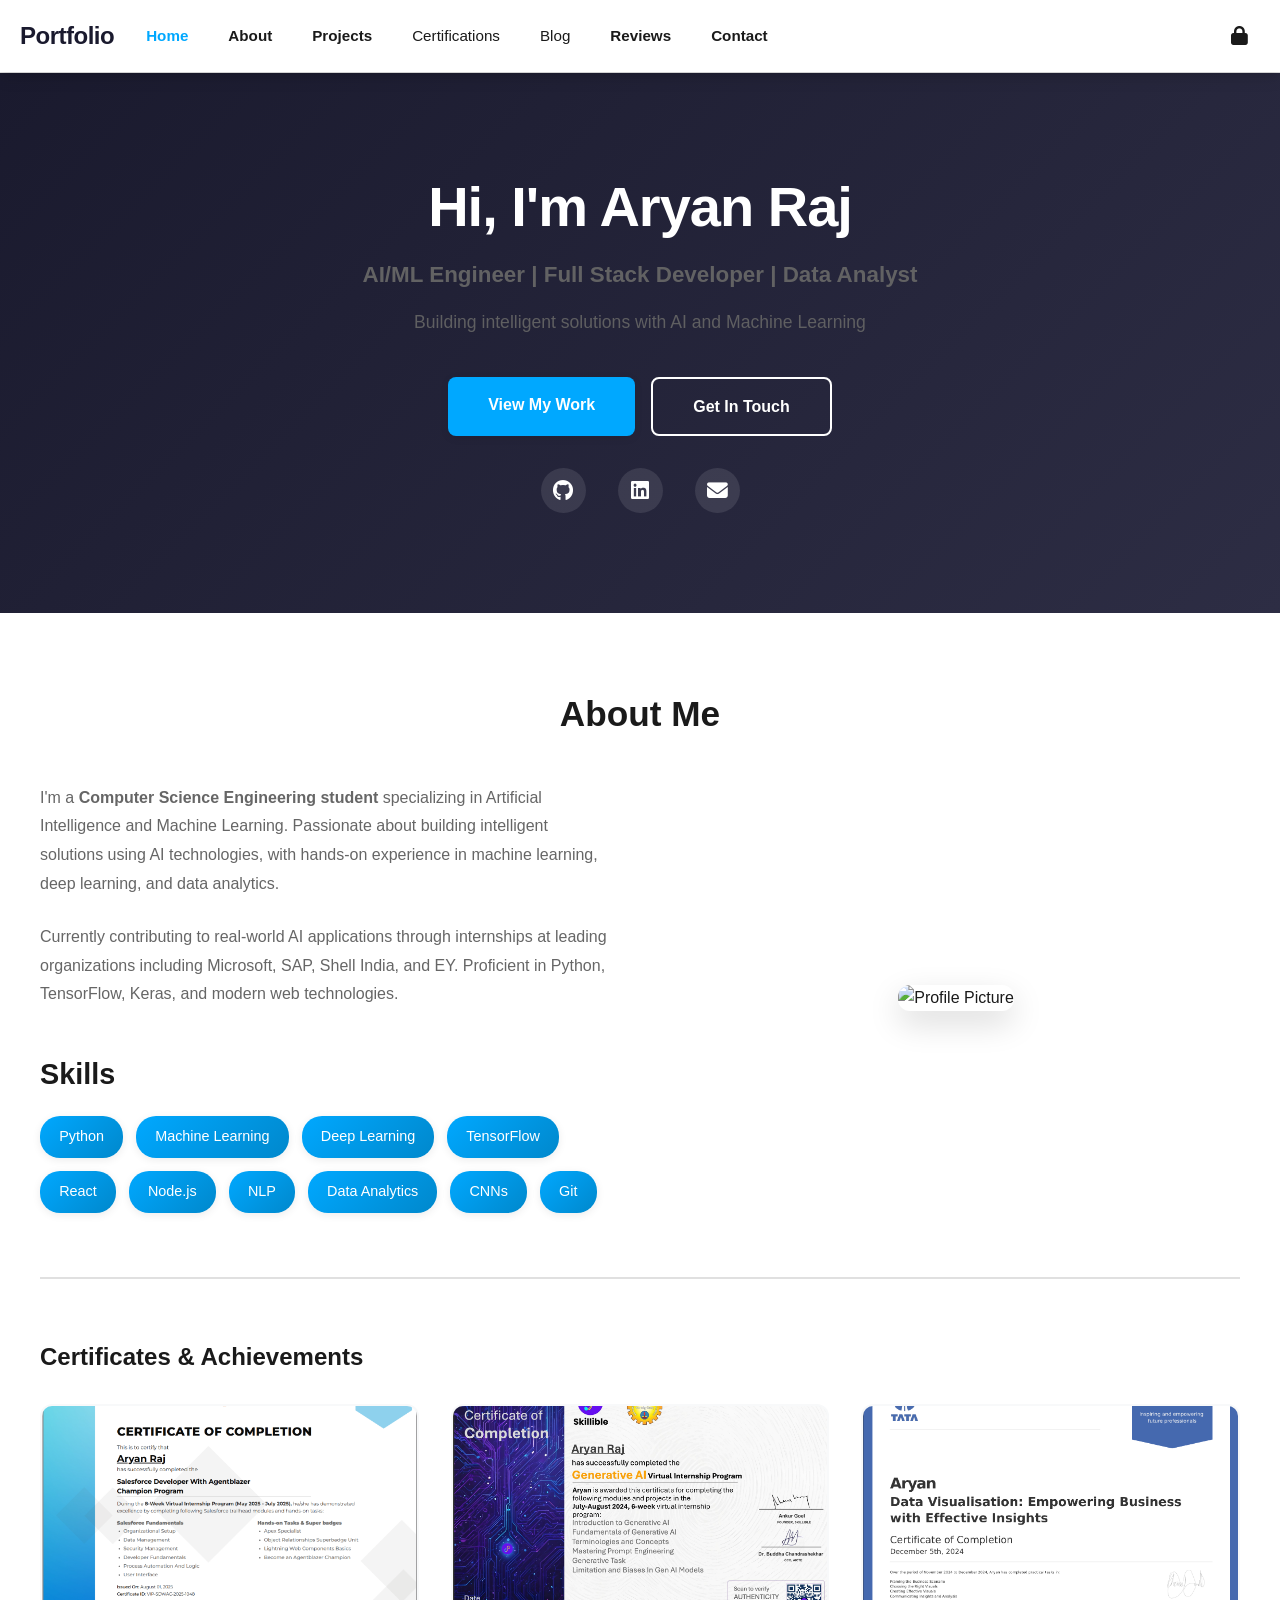
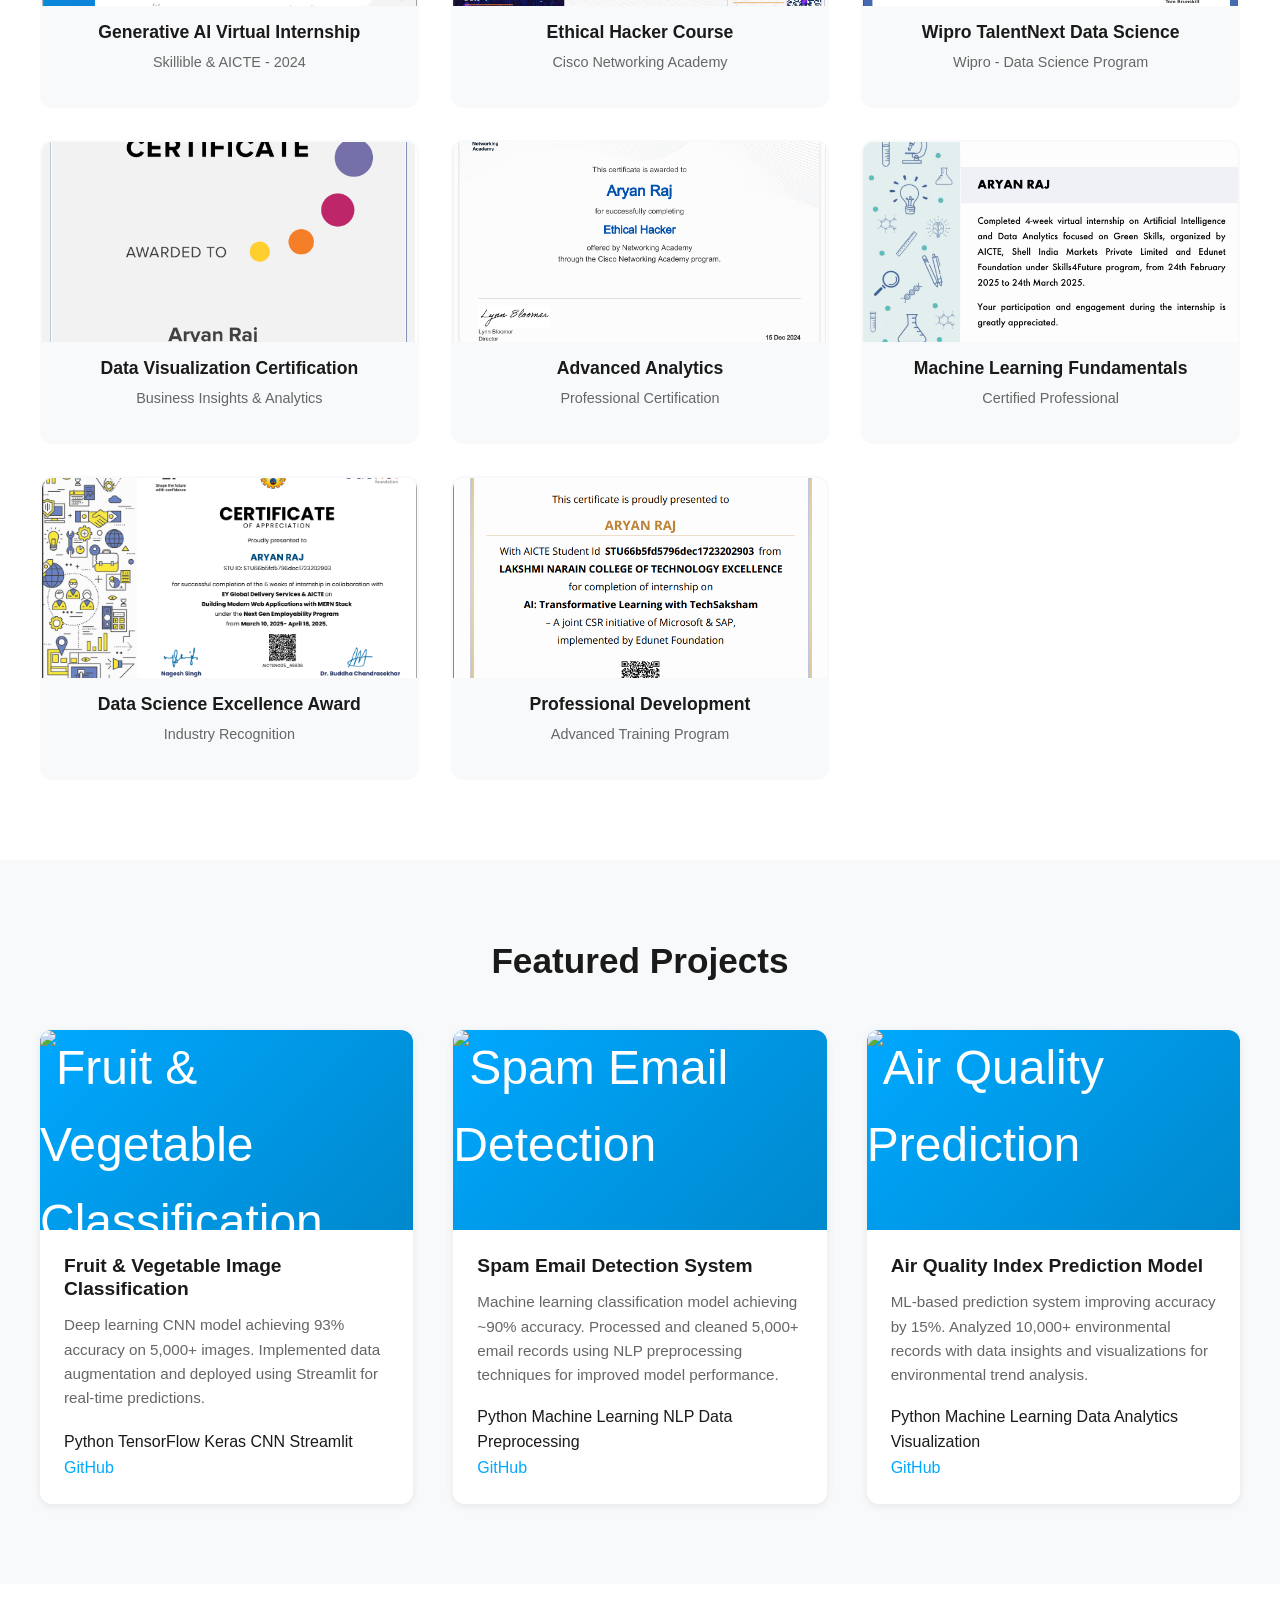
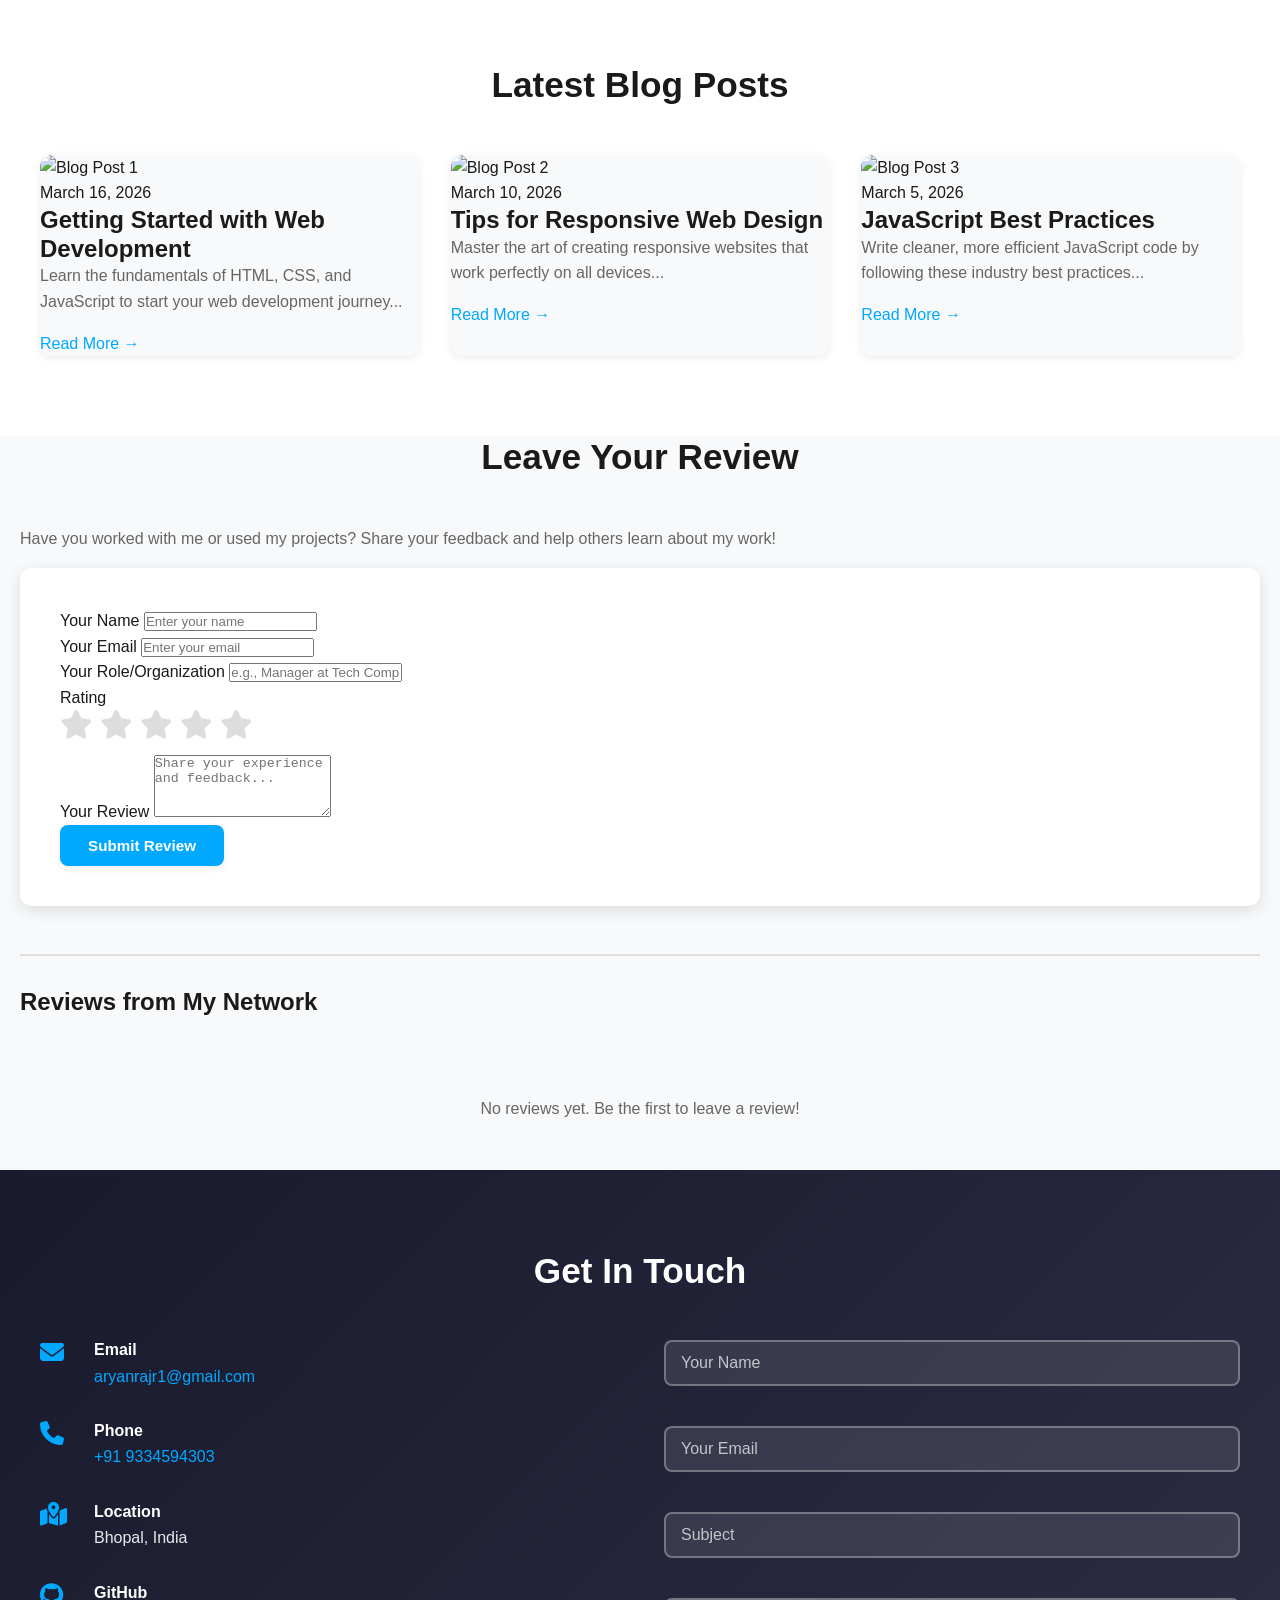
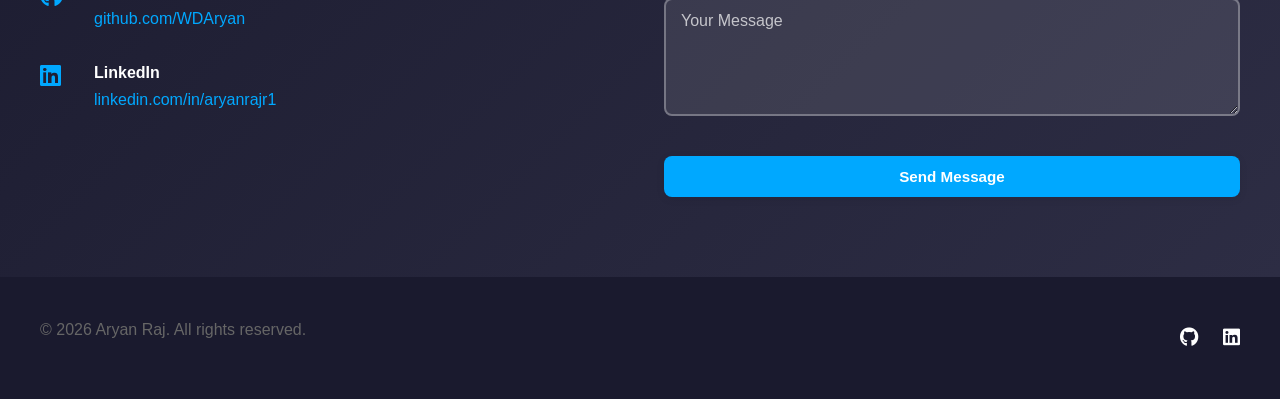
==== admin.html @ 23b9a578 "Initial portfolio commit" ====
<!DOCTYPE html>
<html lang="en">
<head>
    <meta charset="UTF-8">
    <meta name="viewport" content="width=device-width, initial-scale=1.0">
    <title>Admin Dashboard - Portfolio</title>
    <link rel="stylesheet" href="styles.css">
    <link rel="stylesheet" href="https://cdnjs.cloudflare.com/ajax/libs/font-awesome/6.4.0/css/all.min.css">
    <style>
        body {
            background-color: #f0f2f5;
        }

        .admin-container {
            max-width: 1200px;
            margin: 0 auto;
            padding: 40px 20px 20px;
        }

        .admin-header {
            display: none;
        }

        .admin-logout-btn {
            background-color: rgba(255, 255, 255, 0.2);
            color: white;
            border: 2px solid white;
            padding: 10px 20px;
            border-radius: 5px;
            cursor: pointer;
            font-weight: 600;
            transition: all 0.3s ease;
        }

        .admin-logout-btn:hover {
            background-color: white;
            color: #00a8ff;
        }

        .back-button {
            background-color: rgba(255, 255, 255, 0.2);
            color: white;
            padding: 10px 20px;
            border-radius: 5px;
            text-decoration: none;
            font-weight: 600;
            transition: all 0.3s ease;
            display: inline-flex;
            align-items: center;
            gap: 0.5rem;
            border: 2px solid white;
        }

        .back-button:hover {
            background-color: white;
            color: #00a8ff;
        }

        .back-button i {
            font-size: 1rem;
        }

        .admin-tabs {
            display: flex;
            gap: 1rem;
            margin-bottom: 2rem;
            border-bottom: 2px solid #ddd;
            overflow-x: auto;
        }

        .admin-tab {
            background: none;
            border: none;
            padding: 12px 20px;
            font-size: 1rem;
            cursor: pointer;
            color: #666;
            border-bottom: 3px solid transparent;
            transition: all 0.3s ease;
            font-weight: 600;
        }

        .admin-tab.active {
            color: var(--primary-color);
            border-bottom-color: var(--primary-color);
        }

        .admin-tab:hover {
            color: var(--primary-color);
        }

        .admin-content {
            background: white;
            padding: 2rem;
            border-radius: 10px;
            box-shadow: 0 2px 10px rgba(0, 0, 0, 0.1);
        }

        .tab-content {
            display: none;
        }

        .tab-content.active {
            display: block;
        }

        .form-section {
            margin-bottom: 2rem;
            padding-bottom: 2rem;
            border-bottom: 2px solid #eee;
        }

        .form-section:last-child {
            border-bottom: none;
        }

        .form-section h3 {
            margin-bottom: 1rem;
        }

        .form-group {
            margin-bottom: 1rem;
        }

        .form-group label {
            display: block;
            margin-bottom: 0.5rem;
            font-weight: 600;
        }

        .form-group input,
        .form-group textarea,
        .form-group select {
            width: 100%;
            padding: 10px;
            border: 1px solid #ddd;
            border-radius: 5px;
            font-size: 1rem;
            font-family: inherit;
        }

        .form-group textarea {
            resize: vertical;
            min-height: 100px;
        }

        .form-row {
            display: grid;
            grid-template-columns: 1fr 1fr;
            gap: 1rem;
        }

        .btn-add {
            background-color: var(--primary-color);
            color: white;
            padding: 12px 24px;
            border: none;
            border-radius: 5px;
            cursor: pointer;
            font-weight: 600;
            font-size: 1rem;
        }

        .btn-add:hover {
            background-color: #0088cc;
        }

        .items-list {
            display: grid;
            gap: 1rem;
            margin-top: 1.5rem;
        }

        .item-card {
            background: #f9f9f9;
            padding: 1.5rem;
            border-radius: 8px;
            border-left: 4px solid var(--primary-color);
            display: flex;
            justify-content: space-between;
            align-items: start;
        }

        .item-content h4 {
            margin: 0 0 0.5rem 0;
        }

        .item-content p {
            margin: 0.25rem 0;
            color: #666;
            font-size: 0.9rem;
        }

        .item-actions {
            display: flex;
            gap: 0.5rem;
        }

        .btn-edit,
        .btn-delete {
            padding: 8px 12px;
            border: none;
            border-radius: 5px;
            cursor: pointer;
            font-weight: 600;
            font-size: 0.9rem;
            transition: all 0.3s ease;
        }

        .btn-edit {
            background-color: #4CAF50;
            color: white;
        }

        .btn-edit:hover {
            background-color: #45a049;
        }

        .btn-delete {
            background-color: #ff4757;
            color: white;
        }

        .btn-delete:hover {
            background-color: #ee5a6f;
        }

        .empty-state {
            text-align: center;
            padding: 2rem;
            color: #999;
        }

        .empty-state i {
            font-size: 3rem;
            margin-bottom: 1rem;
            opacity: 0.5;
        }

        @media (max-width: 768px) {
            .admin-header {
                flex-direction: column;
                gap: 1rem;
                text-align: center;
            }

            .form-row {
                grid-template-columns: 1fr;
            }

            .item-card {
                flex-direction: column;
                gap: 1rem;
            }
        }
    </style>
</head>
<body>
    <!-- Header Section -->
    <header class="site-header">
        <nav class="navbar">
            <div class="container">
                <div class="nav-brand">Admin Dashboard</div>
                <div class="nav-actions">
                    <a href="index.html" class="back-button admin-back-btn"><i class="fas fa-home"></i> Home</a>
                    <button id="adminLogoutBtn" class="admin-toggle" onclick="adminLogout()" title="Logout"><i class="fas fa-sign-out-alt"></i></button>
                </div>
            </div>
        </nav>
    </header>

    <div class="admin-container">
        <div class="admin-tabs">
            <button class="admin-tab active" onclick="switchTab('hero')">Hero</button>
            <button class="admin-tab" onclick="switchTab('about')">About</button>
            <button class="admin-tab" onclick="switchTab('skills')">Skills</button>
            <button class="admin-tab" onclick="switchTab('projects')">Projects</button>
            <button class="admin-tab" onclick="switchTab('blog')">Blog</button>
            <button class="admin-tab" onclick="switchTab('certifications')">Certificates</button>
        </div>

        <div class="admin-content">
            <!-- Hero Tab -->
            <div id="hero" class="tab-content active">
                <div class="form-section">
                    <h3>Edit Hero Section</h3>
                    <div class="form-group">
                        <label>Main Title</label>
                        <input type="text" id="heroTitle" placeholder="Hi, I'm Aryan Raj">
                    </div>
                    <div class="form-group">
                        <label>Subtitle</label>
                        <input type="text" id="heroSubtitle" placeholder="AI/ML Engineer | Full Stack Developer">
                    </div>
                    <div class="form-group">
                        <label>Description</label>
                        <textarea id="heroDesc" placeholder="Building intelligent solutions with AI and Machine Learning"></textarea>
                    </div>
                    <button class="btn-add" onclick="updateHero()">Update Hero</button>
                </div>
            </div>

            <!-- About Tab -->
            <div id="about" class="tab-content">
                <div class="form-section">
                    <h3>Edit About Section</h3>
                    <div class="form-group">
                        <label>Professional Summary</label>
                        <textarea id="aboutText" placeholder="Your professional summary"></textarea>
                    </div>
                    <div class="form-group">
                        <label>Profile Image</label>
                        <input type="file" id="aboutImage" accept="image/*">
                        <img id="aboutImagePreview" class="image-preview" style="display:none; max-width:200px; max-height:150px; margin-top:10px; border-radius:5px;">
                    </div>
                    <button class="btn-add" onclick="updateAbout()">Update About</button>
                </div>
            </div>

            <!-- Skills Tab -->
            <div id="skills" class="tab-content">
                <div class="form-section">
                    <h3>Manage Skills</h3>
                    <div class="form-group">
                        <label>Add New Skill</label>
                        <div style="display: flex; gap: 1rem;">
                            <input type="text" id="newSkill" placeholder="Enter skill name (e.g., Python, React)">
                            <button class="btn-add" onclick="addSkill()">Add Skill</button>
                        </div>
                    </div>
                </div>

                <div id="skillsList" class="items-list"></div>
            </div>

            <!-- Projects Tab -->
            <div id="projects" class="tab-content">
                <div class="form-section" id="projectFormSection">
                    <h3 id="projectFormTitle">Add New Project</h3>
                    <div class="form-group">
                        <label>Project Name</label>
                        <input type="text" id="projectName" placeholder="Project name">
                    </div>
                    <div class="form-group">
                        <label>Project Description</label>
                        <textarea id="projectDesc" placeholder="Project description"></textarea>
                    </div>
                    <div class="form-row">
                        <div class="form-group">
                            <label>Technologies (comma-separated)</label>
                            <input type="text" id="projectTech" placeholder="Python, TensorFlow, Keras">
                        </div>
                        <div class="form-group">
                            <label>GitHub Link</label>
                            <input type="url" id="projectGithub" placeholder="https://github.com/...">
                        </div>
                    </div>
                    <div class="form-group">
                        <label>Project Image</label>
                        <input type="file" id="projectImage" accept="image/*">
                        <img id="projectImagePreview" class="image-preview" style="display:none; max-width:200px; max-height:150px; margin-top:10px; border-radius:5px;">
                    </div>
                    <div>
                        <button class="btn-add" id="projectFormBtn" onclick="addProject()">Add Project</button>
                        <button class="btn-cancel" id="projectFormCancelBtn" onclick="cancelProjectEdit()" style="display:none; background-color:#999; color:white; padding:12px 24px; border:none; border-radius:5px; cursor:pointer; font-weight:600; margin-left:10px;">Cancel</button>
                    </div>
                </div>

                <div id="projectsList" class="items-list"></div>
            </div>

            <!-- Blog Tab -->
            <div id="blog" class="tab-content">
                <div class="form-section" id="blogFormSection">
                    <h3 id="blogFormTitle">Add New Blog Post</h3>
                    <div class="form-group">
                        <label>Blog Title</label>
                        <input type="text" id="blogTitle" placeholder="Blog post title">
                    </div>
                    <div class="form-group">
                        <label>Blog Summary</label>
                        <textarea id="blogSummary" placeholder="Short summary of the blog post"></textarea>
                    </div>
                    <div class="form-group">
                        <label>Blog Content</label>
                        <textarea id="blogContent" placeholder="Full blog post content" style="min-height:200px;"></textarea>
                    </div>
                    <div class="form-group">
                        <label>Featured Image</label>
                        <input type="file" id="blogImage" accept="image/*">
                        <img id="blogImagePreview" class="image-preview" style="display:none; max-width:200px; max-height:150px; margin-top:10px; border-radius:5px;">
                    </div>
                    <div>
                        <button class="btn-add" id="blogFormBtn" onclick="addBlog()">Add Blog</button>
                        <button class="btn-cancel" id="blogFormCancelBtn" onclick="cancelBlogEdit()" style="display:none; background-color:#999; color:white; padding:12px 24px; border:none; border-radius:5px; cursor:pointer; font-weight:600; margin-left:10px;">Cancel</button>
                    </div>
                </div>

                <div id="blogList" class="items-list"></div>
            </div>

            <!-- Certifications Tab -->
            <div id="certifications" class="tab-content">
                <div class="form-section" id="certFormSection">
                    <h3 id="certFormTitle">Add New Certification</h3>
                    <div class="form-group">
                        <label>Certification Name</label>
                        <input type="text" id="certName" placeholder="Certification name">
                    </div>
                    <div class="form-row">
                        <div class="form-group">
                            <label>Issuer</label>
                            <input type="text" id="certIssuer" placeholder="Organization name">
                        </div>
                        <div class="form-group">
                            <label>Year</label>
                            <input type="text" id="certYear" placeholder="2024">
                        </div>
                    </div>
                    <div class="form-group">
                        <label>Description</label>
                        <textarea id="certDesc" placeholder="Certification description"></textarea>
                    </div>
                    <div class="form-group">
                        <label>Certificate Image</label>
                        <input type="file" id="certImage" accept="image/*">
                        <img id="certImagePreview" class="image-preview" style="display:none; max-width:200px; max-height:150px; margin-top:10px; border-radius:5px;">
                    </div>
                    <div>
                        <button class="btn-add" id="certFormBtn" onclick="addCertification()">Add Certificate</button>
                        <button class="btn-cancel" id="certFormCancelBtn" onclick="cancelCertEdit()" style="display:none; background-color:#999; color:white; padding:12px 24px; border:none; border-radius:5px; cursor:pointer; font-weight:600; margin-left:10px;">Cancel</button>
                    </div>
                </div>

                <div id="certificationsList" class="items-list"></div>
            </div>
        </div>
    </div>

    <script>
        // Check if admin is logged in
        if (localStorage.getItem('isAdmin') !== 'true') {
            alert('Unauthorized! Please login as admin first.');
            window.location.href = 'index.html';
        }

        // Global edit states
        let editingProjectId = null;
        let editingBlogId = null;
        let editingCertId = null;

        // Logout
        function adminLogout() {
            if (confirm('Are you sure you want to logout?')) {
                localStorage.removeItem('isAdmin');
                alert('Logged out successfully');
                window.location.href = 'index.html';
            }
        }

        // Tab switching
        function switchTab(tabName) {
            document.querySelectorAll('.tab-content').forEach(tab => tab.classList.remove('active'));
            document.querySelectorAll('.admin-tab').forEach(tab => tab.classList.remove('active'));
            
            document.getElementById(tabName).classList.add('active');
            event.target.classList.add('active');

            if (tabName === 'hero') loadHero();
            if (tabName === 'about') loadAbout();
            if (tabName === 'skills') loadSkills();
            if (tabName === 'projects') loadProjects();
            if (tabName === 'blog') loadBlogs();
            if (tabName === 'certifications') loadCertifications();
        }

        // Image file to base64 converter
        function fileToBase64(file, callback) {
            const reader = new FileReader();
            reader.onload = (e) => callback(e.target.result);
            reader.readAsDataURL(file);
        }

        // ===== HERO MANAGEMENT =====
        function updateHero() {
            const title = document.getElementById('heroTitle').value.trim();
            const subtitle = document.getElementById('heroSubtitle').value.trim();
            const desc = document.getElementById('heroDesc').value.trim();

            if (!title || !subtitle || !desc) {
                alert('Please fill all fields');
                return;
            }

            localStorage.setItem('portfolioHero', JSON.stringify({ title, subtitle, desc }));
            alert('Hero section updated!');
            loadHero();
        }

        function loadHero() {
            const heroData = JSON.parse(localStorage.getItem('portfolioHero')) || {
                title: "Hi, I'm Aryan Raj",
                subtitle: 'AI/ML Engineer | Full Stack Developer | Data Analyst',
                desc: 'Building intelligent solutions with AI and Machine Learning'
            };

            document.getElementById('heroTitle').value = heroData.title;
            document.getElementById('heroSubtitle').value = heroData.subtitle;
            document.getElementById('heroDesc').value = heroData.desc;
        }

        // ===== ABOUT MANAGEMENT =====
        function updateAbout() {
            const about = document.getElementById('aboutText').value.trim();
            const imageFile = document.getElementById('aboutImage').files[0];

            if (!about) {
                alert('Please fill the summary field');
                return;
            }

            const aboutData = { about, image: localStorage.getItem('portfolioAboutImage') || null };

            if (imageFile) {
                fileToBase64(imageFile, (base64) => {
                    aboutData.image = base64;
                    localStorage.setItem('portfolioAbout', JSON.stringify(aboutData));
                    localStorage.setItem('portfolioAboutImage', base64);
                    alert('About section updated with image!');
                    loadAbout();
                });
            } else {
                localStorage.setItem('portfolioAbout', JSON.stringify(aboutData));
                alert('About section updated!');
                loadAbout();
            }
        }

        function loadAbout() {
            const aboutData = JSON.parse(localStorage.getItem('portfolioAbout')) || {
                about: 'I\'m a Computer Science Engineering student specializing in Artificial Intelligence and Machine Learning.'
            };

            document.getElementById('aboutText').value = aboutData.about;
            if (aboutData.image) {
                document.getElementById('aboutImagePreview').src = aboutData.image;
                document.getElementById('aboutImagePreview').style.display = 'block';
            } else {
                document.getElementById('aboutImagePreview').style.display = 'none';
            }
        }

        // ===== SKILLS MANAGEMENT =====
        function addSkill() {
            const skill = document.getElementById('newSkill').value.trim();
            if (!skill) {
                alert('Please enter a skill name');
                return;
            }

            let skills = JSON.parse(localStorage.getItem('portfolioSkills')) || [];
            if (skills.includes(skill)) {
                alert('This skill already exists');
                return;
            }
            skills.push(skill);
            localStorage.setItem('portfolioSkills', JSON.stringify(skills));
            
            document.getElementById('newSkill').value = '';
            loadSkills();
            alert('Skill added successfully!');
        }

        function deleteSkill(index) {
            if (confirm('Delete this skill?')) {
                let skills = JSON.parse(localStorage.getItem('portfolioSkills')) || [];
                skills.splice(index, 1);
                localStorage.setItem('portfolioSkills', JSON.stringify(skills));
                loadSkills();
            }
        }

        function loadSkills() {
            const skills = JSON.parse(localStorage.getItem('portfolioSkills')) || [
                'Python', 'Machine Learning', 'Deep Learning', 'TensorFlow', 'React', 'Node.js', 'NLP', 'Data Analytics', 'CNNs', 'Git'
            ];
            
            const skillsList = document.getElementById('skillsList');
            if (skills.length === 0) {
                skillsList.innerHTML = '<div class="empty-state"><i class="fas fa-inbox"></i><p>No skills added yet</p></div>';
                return;
            }

            skillsList.innerHTML = skills.map((skill, i) => `
                <div class="item-card">
                    <div class="item-content">
                        <h4>${skill}</h4>
                    </div>
                    <div class="item-actions">
                        <button class="btn-delete" onclick="deleteSkill(${i})">Delete</button>
                    </div>
                </div>
            `).join('');
        }

        // ===== PROJECTS MANAGEMENT =====
        function addProject() {
            const name = document.getElementById('projectName').value.trim();
            const desc = document.getElementById('projectDesc').value.trim();
            const tech = document.getElementById('projectTech').value.trim();
            const github = document.getElementById('projectGithub').value.trim();
            const imageFile = document.getElementById('projectImage').files[0];

            if (!name || !desc || !tech) {
                alert('Please fill all required fields');
                return;
            }

            const project = { 
                id: editingProjectId || Date.now(), 
                name, desc, 
                tech: tech.split(',').map(t => t.trim()), 
                github,
                image: editingProjectId ? document.getElementById('projectImagePreview').src : null
            };

            if (imageFile) {
                fileToBase64(imageFile, (base64) => {
                    project.image = base64;
                    saveProject(project);
                });
            } else {
                saveProject(project);
            }
        }

        function saveProject(project) {
            let projects = JSON.parse(localStorage.getItem('portfolioProjects')) || [];
            
            if (editingProjectId) {
                projects = projects.map(p => p.id === editingProjectId ? project : p);
                alert('Project updated!');
            } else {
                projects.push(project);
                alert('Project added!');
            }

            localStorage.setItem('portfolioProjects', JSON.stringify(projects));
            clearProjectForm();
            loadProjects();
        }

        function editProject(id) {
            let projects = JSON.parse(localStorage.getItem('portfolioProjects')) || [];
            const project = projects.find(p => p.id === id);
            
            if (project) {
                editingProjectId = id;
                document.getElementById('projectName').value = project.name;
                document.getElementById('projectDesc').value = project.desc;
                document.getElementById('projectTech').value = project.tech.join(', ');
                document.getElementById('projectGithub').value = project.github || '';
                
                if (project.image) {
                    document.getElementById('projectImagePreview').src = project.image;
                    document.getElementById('projectImagePreview').style.display = 'block';
                }
                
                document.getElementById('projectFormTitle').textContent = 'Edit Project';
                document.getElementById('projectFormBtn').textContent = 'Update Project';
                document.getElementById('projectFormCancelBtn').style.display = 'inline-block';
                window.scrollTo({ top: 0, behavior: 'smooth' });
            }
        }

        function cancelProjectEdit() {
            clearProjectForm();
        }

        function clearProjectForm() {
            editingProjectId = null;
            document.getElementById('projectName').value = '';
            document.getElementById('projectDesc').value = '';
            document.getElementById('projectTech').value = '';
            document.getElementById('projectGithub').value = '';
            document.getElementById('projectImage').value = '';
            document.getElementById('projectImagePreview').style.display = 'none';
            document.getElementById('projectFormTitle').textContent = 'Add New Project';
            document.getElementById('projectFormBtn').textContent = 'Add Project';
            document.getElementById('projectFormCancelBtn').style.display = 'none';
        }

        function deleteProject(id) {
            if (confirm('Delete this project?')) {
                let projects = JSON.parse(localStorage.getItem('portfolioProjects')) || [];
                projects = projects.filter(p => p.id !== id);
                localStorage.setItem('portfolioProjects', JSON.stringify(projects));
                loadProjects();
            }
        }

        function loadProjects() {
            const projects = JSON.parse(localStorage.getItem('portfolioProjects')) || [];
            const projectsList = document.getElementById('projectsList');
            
            if (projects.length === 0) {
                projectsList.innerHTML = '<div class="empty-state"><i class="fas fa-inbox"></i><p>No projects added yet</p></div>';
                return;
            }

            projectsList.innerHTML = projects.map(p => `
                <div class="item-card">
                    ${p.image ? `<img src="${p.image}" alt="${p.name}" style="max-width:100px; max-height:100px; border-radius:5px; object-fit:cover;">` : ''}
                    <div class="item-content">
                        <h4>${p.name}</h4>
                        <p>${p.desc}</p>
                        <p><strong>Tech:</strong> ${p.tech.join(', ')}</p>
                        ${p.github ? `<p><a href="${p.github}" target="_blank">GitHub Link</a></p>` : ''}
                    </div>
                    <div class="item-actions">
                        <button class="btn-edit" onclick="editProject(${p.id})">Edit</button>
                        <button class="btn-delete" onclick="deleteProject(${p.id})">Delete</button>
                    </div>
                </div>
            `).join('');
        }

        // ===== BLOG MANAGEMENT =====
        function addBlog() {
            const title = document.getElementById('blogTitle').value.trim();
            const summary = document.getElementById('blogSummary').value.trim();
            const content = document.getElementById('blogContent').value.trim();
            const imageFile = document.getElementById('blogImage').files[0];

            if (!title || !summary || !content) {
                alert('Please fill all required fields');
                return;
            }

            const blog = {
                id: editingBlogId || Date.now(),
                title, summary, content,
                image: editingBlogId ? document.getElementById('blogImagePreview').src : null,
                date: new Date().toISOString().split('T')[0]
            };

            if (imageFile) {
                fileToBase64(imageFile, (base64) => {
                    blog.image = base64;
                    saveBlog(blog);
                });
            } else {
                saveBlog(blog);
            }
        }

        function saveBlog(blog) {
            let blogs = JSON.parse(localStorage.getItem('portfolioBlogs')) || [];
            
            if (editingBlogId) {
                blogs = blogs.map(b => b.id === editingBlogId ? blog : b);
                alert('Blog updated!');
            } else {
                blogs.push(blog);
                alert('Blog added!');
            }

            localStorage.setItem('portfolioBlogs', JSON.stringify(blogs));
            clearBlogForm();
            loadBlogs();
        }

        function editBlog(id) {
            let blogs = JSON.parse(localStorage.getItem('portfolioBlogs')) || [];
            const blog = blogs.find(b => b.id === id);
            
            if (blog) {
                editingBlogId = id;
                document.getElementById('blogTitle').value = blog.title;
                document.getElementById('blogSummary').value = blog.summary;
                document.getElementById('blogContent').value = blog.content;
                
                if (blog.image) {
                    document.getElementById('blogImagePreview').src = blog.image;
                    document.getElementById('blogImagePreview').style.display = 'block';
                }
                
                document.getElementById('blogFormTitle').textContent = 'Edit Blog Post';
                document.getElementById('blogFormBtn').textContent = 'Update Blog';
                document.getElementById('blogFormCancelBtn').style.display = 'inline-block';
                window.scrollTo({ top: 0, behavior: 'smooth' });
            }
        }

        function cancelBlogEdit() {
            clearBlogForm();
        }

        function clearBlogForm() {
            editingBlogId = null;
            document.getElementById('blogTitle').value = '';
            document.getElementById('blogSummary').value = '';
            document.getElementById('blogContent').value = '';
            document.getElementById('blogImage').value = '';
            document.getElementById('blogImagePreview').style.display = 'none';
            document.getElementById('blogFormTitle').textContent = 'Add New Blog Post';
            document.getElementById('blogFormBtn').textContent = 'Add Blog';
            document.getElementById('blogFormCancelBtn').style.display = 'none';
        }

        function deleteBlog(id) {
            if (confirm('Delete this blog post?')) {
                let blogs = JSON.parse(localStorage.getItem('portfolioBlogs')) || [];
                blogs = blogs.filter(b => b.id !== id);
                localStorage.setItem('portfolioBlogs', JSON.stringify(blogs));
                loadBlogs();
            }
        }

        function loadBlogs() {
            const blogs = JSON.parse(localStorage.getItem('portfolioBlogs')) || [];
            const blogList = document.getElementById('blogList');
            
            if (blogs.length === 0) {
                blogList.innerHTML = '<div class="empty-state"><i class="fas fa-inbox"></i><p>No blog posts yet</p></div>';
                return;
            }

            blogList.innerHTML = blogs.map(b => `
                <div class="item-card">
                    ${b.image ? `<img src="${b.image}" alt="${b.title}" style="max-width:100px; max-height:100px; border-radius:5px; object-fit:cover;">` : ''}
                    <div class="item-content">
                        <h4>${b.title}</h4>
                        <p>${b.summary}</p>
                        <p><small>Date: ${b.date}</small></p>
                    </div>
                    <div class="item-actions">
                        <button class="btn-edit" onclick="editBlog(${b.id})">Edit</button>
                        <button class="btn-delete" onclick="deleteBlog(${b.id})">Delete</button>
                    </div>
                </div>
            `).join('');
        }

        // ===== CERTIFICATIONS MANAGEMENT =====
        function addCertification() {
            const name = document.getElementById('certName').value.trim();
            const issuer = document.getElementById('certIssuer').value.trim();
            const year = document.getElementById('certYear').value.trim();
            const desc = document.getElementById('certDesc').value.trim();
            const imageFile = document.getElementById('certImage').files[0];

            if (!name || !issuer || !year) {
                alert('Please fill all required fields');
                return;
            }

            const cert = {
                id: editingCertId || Date.now(),
                name, issuer, year, desc,
                image: editingCertId ? document.getElementById('certImagePreview').src : null
            };

            if (imageFile) {
                fileToBase64(imageFile, (base64) => {
                    cert.image = base64;
                    saveCert(cert);
                });
            } else {
                saveCert(cert);
            }
        }

        function saveCert(cert) {
            let certs = JSON.parse(localStorage.getItem('portfolioCertifications')) || [];
            
            if (editingCertId) {
                certs = certs.map(c => c.id === editingCertId ? cert : c);
                alert('Certificate updated!');
            } else {
                certs.push(cert);
                alert('Certificate added!');
            }

            localStorage.setItem('portfolioCertifications', JSON.stringify(certs));
            clearCertForm();
            loadCertifications();
        }

        function editCert(id) {
            let certs = JSON.parse(localStorage.getItem('portfolioCertifications')) || [];
            const cert = certs.find(c => c.id === id);
            
            if (cert) {
                editingCertId = id;
                document.getElementById('certName').value = cert.name;
                document.getElementById('certIssuer').value = cert.issuer;
                document.getElementById('certYear').value = cert.year;
                document.getElementById('certDesc').value = cert.desc || '';
                
                if (cert.image) {
                    document.getElementById('certImagePreview').src = cert.image;
                    document.getElementById('certImagePreview').style.display = 'block';
                }
                
                document.getElementById('certFormTitle').textContent = 'Edit Certificate';
                document.getElementById('certFormBtn').textContent = 'Update Certificate';
                document.getElementById('certFormCancelBtn').style.display = 'inline-block';
                window.scrollTo({ top: 0, behavior: 'smooth' });
            }
        }

        function cancelCertEdit() {
            clearCertForm();
        }

        function clearCertForm() {
            editingCertId = null;
            document.getElementById('certName').value = '';
            document.getElementById('certIssuer').value = '';
            document.getElementById('certYear').value = '';
            document.getElementById('certDesc').value = '';
            document.getElementById('certImage').value = '';
            document.getElementById('certImagePreview').style.display = 'none';
            document.getElementById('certFormTitle').textContent = 'Add New Certificate';
            document.getElementById('certFormBtn').textContent = 'Add Certificate';
            document.getElementById('certFormCancelBtn').style.display = 'none';
        }

        function deleteCert(id) {
            if (confirm('Delete this certificate?')) {
                let certs = JSON.parse(localStorage.getItem('portfolioCertifications')) || [];
                certs = certs.filter(c => c.id !== id);
                localStorage.setItem('portfolioCertifications', JSON.stringify(certs));
                loadCertifications();
            }
        }

        function loadCertifications() {
            const certs = JSON.parse(localStorage.getItem('portfolioCertifications')) || [];
            const certsList = document.getElementById('certificationsList');
            
            if (certs.length === 0) {
                certsList.innerHTML = '<div class="empty-state"><i class="fas fa-inbox"></i><p>No certificates added yet</p></div>';
                return;
            }

            certsList.innerHTML = certs.map(c => `
                <div class="item-card">
                    ${c.image ? `<img src="${c.image}" alt="${c.name}" style="max-width:100px; max-height:100px; border-radius:5px; object-fit:cover;">` : ''}
                    <div class="item-content">
                        <h4>${c.name}</h4>
                        <p><strong>Issuer:</strong> ${c.issuer}</p>
                        <p><strong>Year:</strong> ${c.year}</p>
                        <p>${c.desc || ''}</p>
                    </div>
                    <div class="item-actions">
                        <button class="btn-edit" onclick="editCert(${c.id})">Edit</button>
                        <button class="btn-delete" onclick="deleteCert(${c.id})">Delete</button>
                    </div>
                </div>
            `).join('');
        }

        // Load initial data
        window.addEventListener('load', () => {
            loadHero();
            loadSkills();
        });
    </script>
</body>
</html>
---- styles.css ----
/* Root Variables - Ecommerce Theme */
:root {
    --primary-color: #1a1a2e;
    --secondary-color: #00a8ff;
    --accent-color: #ff6b6b;
    --text-dark: #1a1a1a;
    --text-light: #666;
    --bg-white: #ffffff;
    --bg-light: #f8f9fa;
    --border-color: #e0e0e0;
    --transition: all 0.3s cubic-bezier(0.4, 0, 0.2, 1);
    --shadow-sm: 0 2px 8px rgba(0, 0, 0, 0.08);
    --shadow-md: 0 4px 16px rgba(0, 0, 0, 0.12);
    --shadow-lg: 0 12px 32px rgba(0, 0, 0, 0.15);
}

* {
    margin: 0;
    padding: 0;
    box-sizing: border-box;
}

html {
    scroll-behavior: smooth;
}

body {
    font-family: -apple-system, BlinkMacSystemFont, 'Segoe UI', 'Roboto', 'Oxygen', 'Ubuntu', sans-serif;
    color: var(--text-dark);
    line-height: 1.6;
    background-color: var(--bg-light);
}

.container {
    max-width: 1400px;
    margin: 0 auto;
    padding: 0 20px;
}

h1, h2, h3, h4, h5, h6 {
    font-weight: 700;
    line-height: 1.2;
    color: var(--text-dark);
}

h1 {
    font-size: 3rem;
}

h2 {
    font-size: 2.2rem;
    margin-bottom: 0.5rem;
}

h3 {
    font-size: 1.5rem;
}

p {
    color: var(--text-light);
    margin-bottom: 1rem;
}

a {
    color: var(--secondary-color);
    text-decoration: none;
    transition: var(--transition);
}

a:hover {
    color: var(--accent-color);
}

.btn {
    display: inline-block;
    padding: 12px 28px;
    border-radius: 8px;
    font-weight: 600;
    cursor: pointer;
    border: none;
    transition: var(--transition);
    font-size: 0.95rem;
}

.btn-primary {
    background-color: var(--secondary-color);
    color: var(--bg-white);
    box-shadow: var(--shadow-sm);
}

.btn-primary:hover {
    background-color: #0088cc;
    transform: translateY(-2px);
    box-shadow: var(--shadow-md);
}

.btn-secondary {
    background-color: transparent;
    color: var(--secondary-color);
    border: 2px solid var(--secondary-color);
}

.btn-secondary:hover {
    background-color: var(--secondary-color);
    color: var(--bg-white);
    transform: translateY(-2px);
}

.hero .btn-secondary {
    color: var(--bg-white);
    border-color: var(--bg-white);
}

/* Header */
.site-header {
    background-color: var(--bg-white);
    box-shadow: var(--shadow-md);
    position: sticky;
    top: 0;
    z-index: 100;
    border-bottom: 1px solid var(--border-color);
}

.navbar {
    padding: 0;
}

.navbar .container {
    display: flex;
    justify-content: space-between;
    align-items: center;
    padding: 1rem 20px;
    gap: 2rem;
}

.nav-brand {
    font-size: 1.5rem;
    font-weight: 800;
    color: var(--primary-color);
    letter-spacing: -0.5px;
    white-space: nowrap;
}

.nav-menu {
    display: flex;
    list-style: none;
    gap: 2.5rem;
    flex: 1;
}

.nav-menu li {
    position: relative;
}

.nav-menu a {
    color: var(--text-dark);
    font-weight: 500;
    font-size: 0.95rem;
    padding: 0.5rem 0;
    display: block;
    position: relative;
}

.nav-menu a::after {
    content: '';
    position: absolute;
    bottom: -2px;
    left: 0;
    width: 0;
    height: 2px;
    background-color: var(--secondary-color);
    transition: width 0.3s ease;
}

.nav-menu a:hover {
    color: var(--secondary-color);
}

.nav-menu a:hover::after {
    width: 100%;
}

.nav-actions {
    display: flex;
    gap: 1.5rem;
    align-items: center;
    margin-left: auto;
}

.hamburger {
    display: none;
    flex-direction: column;
    cursor: pointer;
    gap: 4px;
}

.hamburger span {
    width: 25px;
    height: 3px;
    background-color: var(--text-dark);
    border-radius: 3px;
    transition: var(--transition);
}

.hamburger.active span:nth-child(1) {
    transform: rotate(45deg) translate(10px, 10px);
}

.hamburger.active span:nth-child(2) {
    opacity: 0;
}

.hamburger.active span:nth-child(3) {
    transform: rotate(-45deg) translate(7px, -7px);
}

.admin-toggle {
    background: none;
    border: none;
    color: var(--text-dark);
    font-size: 1.2rem;
    cursor: pointer;
    padding: 6px 12px;
    transition: var(--transition);
    display: flex;
    align-items: center;
    justify-content: center;
}

.admin-toggle:hover {
    color: var(--secondary-color);
    transform: scale(1.1);
}

.admin-dashboard-btn {
    background: none;
    border: none;
    color: var(--text-dark);
    font-size: 1.2rem;
    cursor: pointer;
    padding: 6px 12px;
    transition: var(--transition);
    text-decoration: none;
    display: flex;
    align-items: center;
    justify-content: center;
}

.admin-dashboard-btn:hover {
    color: var(--secondary-color);
    transform: scale(1.1);
}

/* Hero Banner */
.hero {
    background: linear-gradient(135deg, var(--primary-color) 0%, #2d2d44 100%);
    color: var(--bg-white);
    padding: 80px 20px;
    text-align: center;
    min-height: 60vh;
    display: flex;
    flex-direction: column;
    justify-content: center;
    align-items: center;
}

.hero-content h1 {
    font-size: 3.5rem;
    margin-bottom: 1rem;
    animation: fadeInUp 0.8s ease;
    font-weight: 800;
    letter-spacing: -1px;
    color: var(--bg-white);
}

.hero-content .subtitle {
    font-size: 1.4rem;
    margin-bottom: 1rem;
    opacity: 0.95;
    font-weight: 600;
}

.hero-content .description {
    font-size: 1.1rem;
    margin-bottom: 2.5rem;
    opacity: 0.9;
    max-width: 600px;
    margin-left: auto;
    margin-right: auto;
}

.hero-buttons {
    display: flex;
    gap: 1rem;
    justify-content: center;
    margin-bottom: 2rem;
    flex-wrap: wrap;
}

.hero-buttons .btn {
    font-size: 1rem;
    padding: 15px 40px;
    border-radius: 8px;
}

.social-links {
    display: flex;
    gap: 2rem;
    justify-content: center;
    font-size: 1.3rem;
}

.social-links a {
    color: var(--bg-white);
    transition: var(--transition);
    display: flex;
    align-items: center;
    justify-content: center;
    width: 45px;
    height: 45px;
    border-radius: 50%;
    background-color: rgba(255, 255, 255, 0.1);
}

.social-links a:hover {
    background-color: var(--secondary-color);
    color: var(--bg-white);
    transform: translateY(-3px);
}

/* About Section */
.about {
    padding: 80px 20px;
    background-color: var(--bg-white);
}

.section-title {
    font-size: 2.2rem;
    color: var(--text-dark);
    margin-bottom: 3rem;
    text-align: center;
    font-weight: 800;
}

.about-content {
    display: grid;
    grid-template-columns: 1fr 1fr;
    gap: 4rem;
    align-items: center;
}

.about-text p {
    color: var(--text-light);
    line-height: 1.8;
    margin-bottom: 1.5rem;
}

.about-image {
    text-align: center;
}

.about-image img {
    max-width: 100%;
    width: 100%;
    object-fit: cover;
    border-radius: 12px;
    box-shadow: var(--shadow-lg);
}

.skills {
    margin-top: 3rem;
}

.skills h3 {
    font-size: 1.8rem;
    margin-bottom: 1.5rem;
    color: var(--text-dark);
    font-weight: 800;
}

.skill-tags {
    display: flex;
    flex-wrap: wrap;
    gap: 0.8rem;
}

.skill-tag {
    background: linear-gradient(135deg, var(--secondary-color), #0088cc);
    color: var(--bg-white);
    padding: 0.6rem 1.2rem;
    border-radius: 20px;
    font-size: 0.9rem;
    font-weight: 500;
    transition: var(--transition);
    box-shadow: var(--shadow-sm);
}

.skill-tag:hover {
    transform: translateY(-2px);
    box-shadow: var(--shadow-md);
}

/* Certificates */
.certificates-section {
    margin-top: 4rem;
    padding-top: 4rem;
    border-top: 2px solid var(--border-color);
}

.certificates-section h3 {
    font-size: 1.5rem;
    margin-bottom: 2rem;
    color: var(--text-dark);
}

.certificates-grid {
    display: grid;
    grid-template-columns: repeat(auto-fit, minmax(280px, 1fr));
    gap: 2rem;
}

.certificate-card {
    background: var(--bg-light);
    padding: 0;
    border-radius: 12px;
    text-align: center;
    transition: var(--transition);
    border: 2px solid transparent;
    cursor: pointer;
    overflow: hidden;
    display: flex;
    flex-direction: column;
}

.certificate-card img {
    width: 100%;
    height: 200px;
    object-fit: cover;
    transition: var(--transition);
}

.certificate-card:hover img {
    transform: scale(1.05);
}

.certificate-card h4,
.certificate-card p {
    padding: 0 1rem;
}

.certificate-card h4 {
    padding-top: 1rem;
    color: var(--text-dark);
    margin-bottom: 0.5rem;
    font-size: 1.1rem;
}

.certificate-card p {
    padding-bottom: 1rem;
    color: var(--text-light);
    font-size: 0.9rem;
}

.certificate-card:hover {
    border-color: var(--secondary-color);
    transform: translateY(-8px);
    box-shadow: var(--shadow-lg);
    background: var(--bg-white);
}

/* Certificate Modal */
.certificate-modal {
    display: none;
    position: fixed;
    z-index: 300;
    left: 0;
    top: 0;
    width: 100%;
    height: 100%;
    background-color: rgba(0, 0, 0, 0.8);
    animation: fadeIn 0.3s ease;
}

.certificate-modal.show {
    display: flex;
    align-items: center;
    justify-content: center;
}

.certificate-modal-content {
    position: relative;
    background: var(--bg-white);
    border-radius: 12px;
    max-width: 90vw;
    max-height: 90vh;
    overflow: auto;
    animation: zoomIn 0.3s ease;
}

.certificate-modal-content img {
    width: 100%;
    height: auto;
    display: block;
}

.certificate-close {
    position: absolute;
    top: 20px;
    right: 30px;
    font-size: 2rem;
    font-weight: bold;
    color: var(--bg-white);
    cursor: pointer;
    background: rgba(0, 0, 0, 0.5);
    width: 50px;
    height: 50px;
    border-radius: 50%;
    display: flex;
    align-items: center;
    justify-content: center;
    transition: var(--transition);
    border: none;
    line-height: 1;
}

.certificate-close:hover {
    background: var(--accent-color);
    transform: scale(1.1);
}

/* Projects Section */
.projects {
    padding: 80px 20px;
    background-color: var(--bg-light);
}

.projects-grid {
    display: grid;
    grid-template-columns: repeat(auto-fit, minmax(320px, 1fr));
    gap: 2.5rem;
    margin-top: 2rem;
}

.project-card {
    background: var(--bg-white);
    border-radius: 12px;
    overflow: hidden;
    box-shadow: var(--shadow-sm);
    transition: var(--transition);
    display: flex;
    flex-direction: column;
}

.project-card:hover {
    transform: translateY(-8px);
    box-shadow: var(--shadow-lg);
}

.project-image {
    width: 100%;
    height: 200px;
    background: linear-gradient(135deg, var(--secondary-color), #0088cc);
    display: flex;
    align-items: center;
    justify-content: center;
    font-size: 3rem;
    color: var(--bg-white);
    overflow: hidden;
}

.project-image img {
    width: 100%;
    height: 100%;
    object-fit: cover;
}

.project-info {
    padding: 1.5rem;
    flex: 1;
    display: flex;
    flex-direction: column;
}

.project-info h3 {
    color: var(--text-dark);
    font-size: 1.2rem;
    margin-bottom: 0.8rem;
}

.project-info p {
    color: var(--text-light);
    font-size: 0.95rem;
    margin-bottom: 1rem;
    flex: 1;
}

.project-tech {
    display: flex;
    flex-wrap: wrap;
    gap: 0.5rem;
    margin-bottom: 1rem;
}

.tech-tag {
    background-color: var(--bg-light);
    color: var(--secondary-color);
    padding: 0.4rem 0.8rem;
    border-radius: 6px;
    font-size: 0.8rem;
    font-weight: 600;
    border: 1px solid var(--secondary-color);
}

.project-link {
    color: var(--secondary-color);
    font-weight: 600;
    transition: var(--transition);
    display: inline-flex;
    align-items: center;
    gap: 0.5rem;
}

.project-link:hover {
    color: var(--accent-color);
    gap: 1rem;
}

/* Blog Section */
.blog {
    padding: 80px 20px;
    background-color: var(--bg-white);
}

.blog-grid {
    display: grid;
    grid-template-columns: repeat(auto-fit, minmax(300px, 1fr));
    gap: 2rem;
    margin-top: 2rem;
}

.blog-card {
    background: var(--bg-light);
    border-radius: 12px;
    overflow: hidden;
    box-shadow: var(--shadow-sm);
    transition: var(--transition);
    display: flex;
    flex-direction: column;
}

.blog-card:hover {
    transform: translateY(-8px);
    box-shadow: var(--shadow-lg);
}

.blog-image {
    width: 100%;
    height: 180px;
    background: linear-gradient(135deg, var(--secondary-color), #0088cc);
    display: flex;
    align-items: center;
    justify-content: center;
    font-size: 2.5rem;
    color: var(--bg-white);
}

.blog-image img {
    width: 100%;
    height: 100%;
    object-fit: cover;
}

.blog-info {
    padding: 1.5rem;
    flex: 1;
    display: flex;
    flex-direction: column;
}

.blog-info h3 {
    color: var(--text-dark);
    font-size: 1.1rem;
    margin-bottom: 0.5rem;
}

.blog-meta {
    display: flex;
    gap: 1rem;
    font-size: 0.85rem;
    color: var(--text-light);
    margin-bottom: 1rem;
}

.blog-info p {
    color: var(--text-light);
    font-size: 0.95rem;
    margin-bottom: 1rem;
    flex: 1;
}

.blog-link {
    color: var(--secondary-color);
    font-weight: 600;
    transition: var(--transition);
}

.blog-link:hover {
    color: var(--accent-color);
}

/* Reviews */
.testimonials {
    padding: 80px 20px;
    background-color: var(--bg-light);
}

.review-form {
    background: var(--bg-white);
    padding: 2.5rem;
    border-radius: 12px;
    margin-bottom: 3rem;
    box-shadow: var(--shadow-md);
}

.form-group {
    margin-bottom: 1.5rem;
    display: flex;
    flex-direction: column;
}

.form-group label {
    font-weight: 600;
    margin-bottom: 0.5rem;
    color: var(--text-dark);
}

.form-group input,
.form-group textarea {
    padding: 12px 15px;
    border: 2px solid var(--border-color);
    border-radius: 8px;
    font-family: inherit;
    font-size: 1rem;
    transition: var(--transition);
    background-color: var(--bg-white);
}

.form-group input:focus,
.form-group textarea:focus {
    outline: none;
    border-color: var(--secondary-color);
    box-shadow: 0 0 0 3px rgba(0, 168, 255, 0.1);
}

.star-rating {
    display: flex;
    gap: 0.5rem;
    font-size: 1.8rem;
    margin-bottom: 1rem;
}

.star-rating i {
    color: #ddd;
    cursor: pointer;
    transition: var(--transition);
}

.star-rating i:hover,
.star-rating i.active {
    color: #ffc107;
    transform: scale(1.1);
}

.form-buttons {
    display: flex;
    gap: 1rem;
}

.submitted-reviews {
    margin-top: 3rem;
    padding-top: 2rem;
    border-top: 2px solid var(--border-color);
}

.submitted-reviews-header {
    display: flex;
    justify-content: space-between;
    align-items: center;
    margin-bottom: 2rem;
    flex-wrap: wrap;
    gap: 1rem;
}

.clear-reviews-btn {
    background-color: var(--accent-color);
    color: var(--bg-white);
    border: none;
    padding: 10px 20px;
    border-radius: 8px;
    cursor: pointer;
    font-weight: 600;
    transition: var(--transition);
}

.clear-reviews-btn:hover {
    background-color: #e15555;
    transform: translateY(-2px);
}

.testimonials-grid {
    display: grid;
    grid-template-columns: repeat(auto-fill, minmax(300px, 1fr));
    gap: 2rem;
    margin-top: 2rem;
}

.review-card {
    background: var(--bg-white);
    padding: 1.5rem;
    border-radius: 12px;
    box-shadow: var(--shadow-sm);
    transition: var(--transition);
    border-left: 4px solid var(--secondary-color);
}

.review-card:hover {
    box-shadow: var(--shadow-md);
    transform: translateY(-4px);
}

.review-item-author {
    display: flex;
    align-items: center;
    gap: 0.8rem;
    margin-bottom: 1rem;
}

.review-item-author strong {
    display: block;
    color: var(--text-dark);
}

.review-item-role {
    font-size: 0.85rem;
    color: var(--text-light);
}

.review-item-avatar {
    width: 40px;
    height: 40px;
    border-radius: 50%;
    background: linear-gradient(135deg, var(--secondary-color), #0088cc);
    display: flex;
    align-items: center;
    justify-content: center;
    color: var(--bg-white);
    font-weight: 700;
    font-size: 1.1rem;
}

.review-item-stars {
    display: flex;
    color: #ffc107;
    font-size: 0.9rem;
    margin-bottom: 0.8rem;
}

.review-item-stars i {
    margin-right: 0.25rem;
}

.review-item-text {
    color: var(--text-dark);
    line-height: 1.6;
    margin-bottom: 0.8rem;
    font-style: italic;
}

.review-item-date {
    font-size: 0.8rem;
    color: var(--text-light);
}

.empty-reviews {
    text-align: center;
    padding: 3rem 2rem;
    color: var(--text-light);
    background: var(--bg-light);
    border-radius: 12px;
}

/* Contact */
.contact {
    padding: 80px 20px;
    background: linear-gradient(135deg, var(--primary-color) 0%, #2d2d44 100%);
    color: var(--bg-white);
}

.contact .section-title {
    color: var(--bg-white);
}

.contact-content {
    display: grid;
    grid-template-columns: 1fr 1fr;
    gap: 3rem;
}

.contact-info {
    display: flex;
    flex-direction: column;
    gap: 2rem;
}

.contact-item {
    display: flex;
    gap: 1.5rem;
    align-items: flex-start;
}

.contact-item i {
    font-size: 1.5rem;
    color: var(--secondary-color);
    min-width: 30px;
}

.contact-item h4 {
    margin-bottom: 0.25rem;
    color: var(--bg-white);
}

.contact-item p {
    margin: 0;
    color: rgba(255, 255, 255, 0.9);
}

.contact-form {
    display: flex;
    flex-direction: column;
    gap: 1rem;
}

.form-group input,
.form-group textarea {
    background-color: rgba(255, 255, 255, 0.1);
    color: var(--bg-white);
    border: 2px solid rgba(255, 255, 255, 0.3);
}

.form-group input::placeholder,
.form-group textarea::placeholder {
    color: rgba(255, 255, 255, 0.7);
}

.form-group input:focus,
.form-group textarea:focus {
    border-color: var(--secondary-color);
    background-color: rgba(255, 255, 255, 0.15);
}

/* Back Button */
.back-button {
    background-color: var(--secondary-color);
    color: var(--bg-white);
    padding: 10px 20px;
    border-radius: 8px;
    text-decoration: none;
    font-weight: 600;
    transition: var(--transition);
    display: inline-flex;
    align-items: center;
    gap: 0.5rem;
    margin-bottom: 2rem;
    box-shadow: var(--shadow-sm);
}

.back-button:hover {
    background-color: #0088cc;
    transform: translateY(-2px);
    box-shadow: var(--shadow-md);
}

.back-button i {
    font-size: 1rem;
}

/* Admin Back Button */
.admin-back-btn {
    background-color: var(--secondary-color);
    color: var(--bg-white);
    padding: 12px 24px;
    border-radius: 8px;
    text-decoration: none;
    font-weight: 600;
    transition: var(--transition);
    display: inline-flex;
    align-items: center;
    gap: 0.6rem;
    box-shadow: 0 4px 12px rgba(0, 168, 255, 0.3);
    font-size: 1rem;
}

.admin-back-btn:hover {
    background-color: #0088cc;
    transform: translateY(-3px);
    box-shadow: 0 6px 20px rgba(0, 168, 255, 0.4);
}

.admin-back-btn i {
    font-size: 1.2rem;
}

/* Footer */
.footer {
    background-color: var(--primary-color);
    color: var(--bg-white);
    padding: 2.5rem 20px;
    text-align: center;
}

.footer .container {
    display: flex;
    justify-content: space-between;
    align-items: center;
    flex-wrap: wrap;
    gap: 2rem;
}

.footer-social {
    display: flex;
    gap: 1.5rem;
    font-size: 1.2rem;
}

.footer-social a {
    color: var(--bg-white);
    transition: var(--transition);
}

.footer-social a:hover {
    color: var(--secondary-color);
    transform: translateY(-3px);
}

/* Admin */
.admin-login-modal {
    display: none;
    position: fixed;
    top: 0;
    left: 0;
    right: 0;
    bottom: 0;
    z-index: 200;
    background-color: rgba(0, 0, 0, 0.4);
}

.admin-login-modal.show {
    display: flex;
    align-items: center;
    justify-content: center;
}

.admin-login-content {
    background-color: var(--bg-white);
    padding: 2rem;
    border-radius: 12px;
    box-shadow: var(--shadow-lg);
    max-width: 400px;
    width: 90%;
}

.admin-login-content h2 {
    margin-bottom: 1.5rem;
    text-align: center;
    color: var(--text-dark);
}

.admin-login-form {
    display: flex;
    flex-direction: column;
    gap: 1rem;
}

.admin-login-form input {
    padding: 12px 15px;
    border: 2px solid var(--border-color);
    border-radius: 8px;
    font-size: 1rem;
    transition: var(--transition);
}

.admin-login-form input:focus {
    outline: none;
    border-color: var(--secondary-color);
    box-shadow: 0 0 0 3px rgba(0, 168, 255, 0.1);
}

.admin-login-buttons {
    display: flex;
    gap: 1rem;
    margin-top: 1rem;
}

.admin-login-buttons button {
    flex: 1;
    padding: 12px;
    border: none;
    border-radius: 8px;
    font-weight: 600;
    cursor: pointer;
    transition: var(--transition);
    font-size: 1rem;
}

.admin-login-buttons button.submit {
    background-color: var(--secondary-color);
    color: var(--bg-white);
}

.admin-login-buttons button.submit:hover {
    background-color: #0088cc;
}

.admin-login-buttons button.cancel {
    background-color: var(--border-color);
    color: var(--text-dark);
}

.admin-login-buttons button.cancel:hover {
    background-color: #d0d0d0;
}

@keyframes fadeInUp {
    from {
        opacity: 0;
        transform: translateY(30px);
    }
    to {
        opacity: 1;
        transform: translateY(0);
    }
}

@keyframes fadeIn {
    from {
        opacity: 0;
    }
    to {
        opacity: 1;
    }
}

@keyframes zoomIn {
    from {
        opacity: 0;
        transform: scale(0.9);
    }
    to {
        opacity: 1;
        transform: scale(1);
    }
}

@media (max-width: 768px) {
    .navbar .container {
        gap: 1rem;
        padding: 1rem 15px;
    }

    .nav-brand {
        font-size: 1.1rem;
    }

    .hamburger {
        display: flex;
    }

    .nav-actions {
        margin-left: auto;
    }

    .nav-menu {
        display: none;
    }

    .nav-menu.active {
        display: flex;
        position: fixed;
        flex-direction: column;
        background-color: var(--bg-white);
        top: 60px;
        left: 0;
        right: 0;
        padding: 1.5rem;
        gap: 1rem;
        box-shadow: var(--shadow-lg);
        z-index: 99;
    }

    h1 {
        font-size: 2.2rem;
    }

    h2 {
        font-size: 1.8rem;
    }

    .hero {
        min-height: auto;
        padding: 60px 20px;
    }

    .hero-content h1 {
        font-size: 2.2rem;
    }

    .about-content {
        grid-template-columns: 1fr;
        gap: 2rem;
    }

    .contact-content {
        grid-template-columns: 1fr;
    }

    .projects-grid,
    .blog-grid,
    .testimonials-grid,
    .certificates-grid {
        grid-template-columns: 1fr;
    }

    .footer .container {
        flex-direction: column;
    }
}

@media (max-width: 480px) {
    .navbar .container {
        gap: 0.5rem;
        padding: 0.8rem 10px;
    }

    .nav-brand {
        font-size: 1rem;
    }

    .nav-actions {
        gap: 0.5rem;
    }

    h1 {
        font-size: 1.8rem;
    }

    h2 {
        font-size: 1.4rem;
    }

    .section-title {
        font-size: 1.5rem;
    }

    .skill-tags {
        gap: 0.6rem;
    }

    .skill-tag {
        padding: 0.5rem 1rem;
        font-size: 0.85rem;
    }

    .hero-buttons {
        flex-direction: column;
    }

    .contact-item {
        gap: 1rem;
    }
}
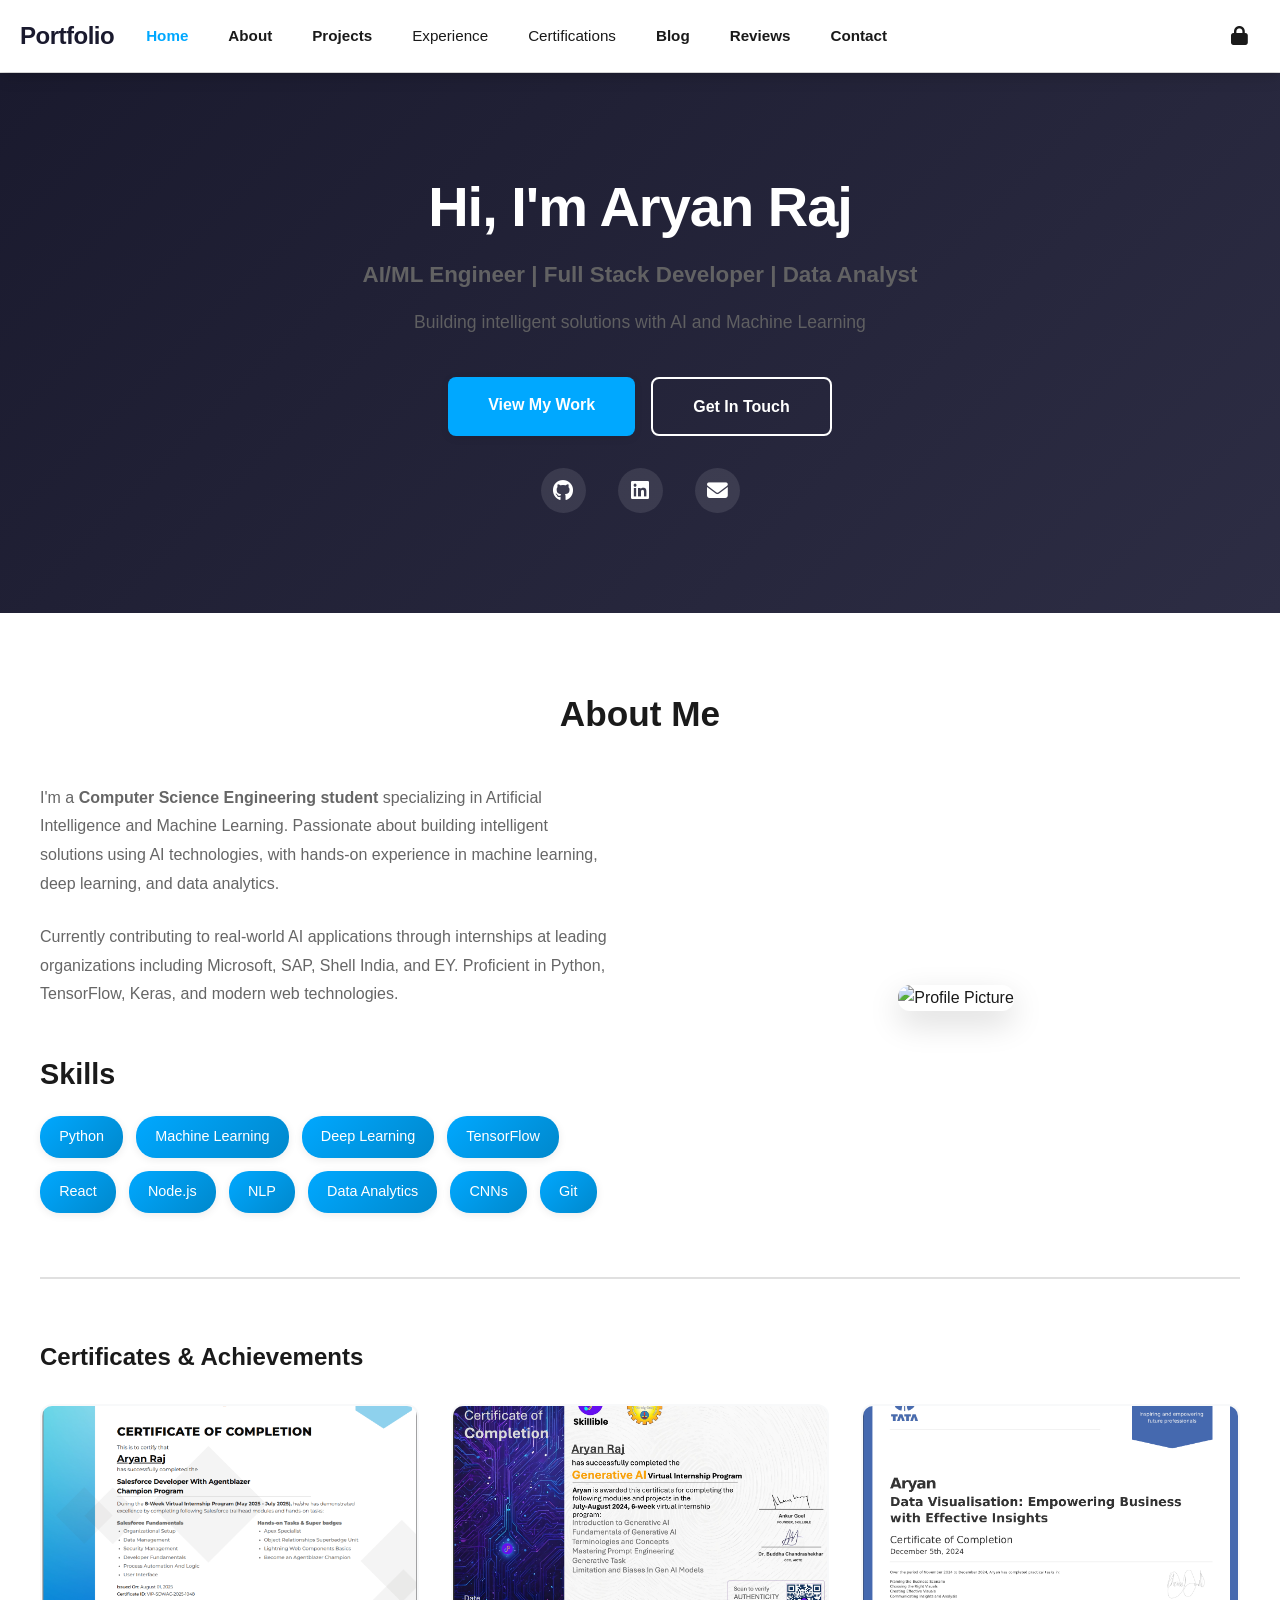
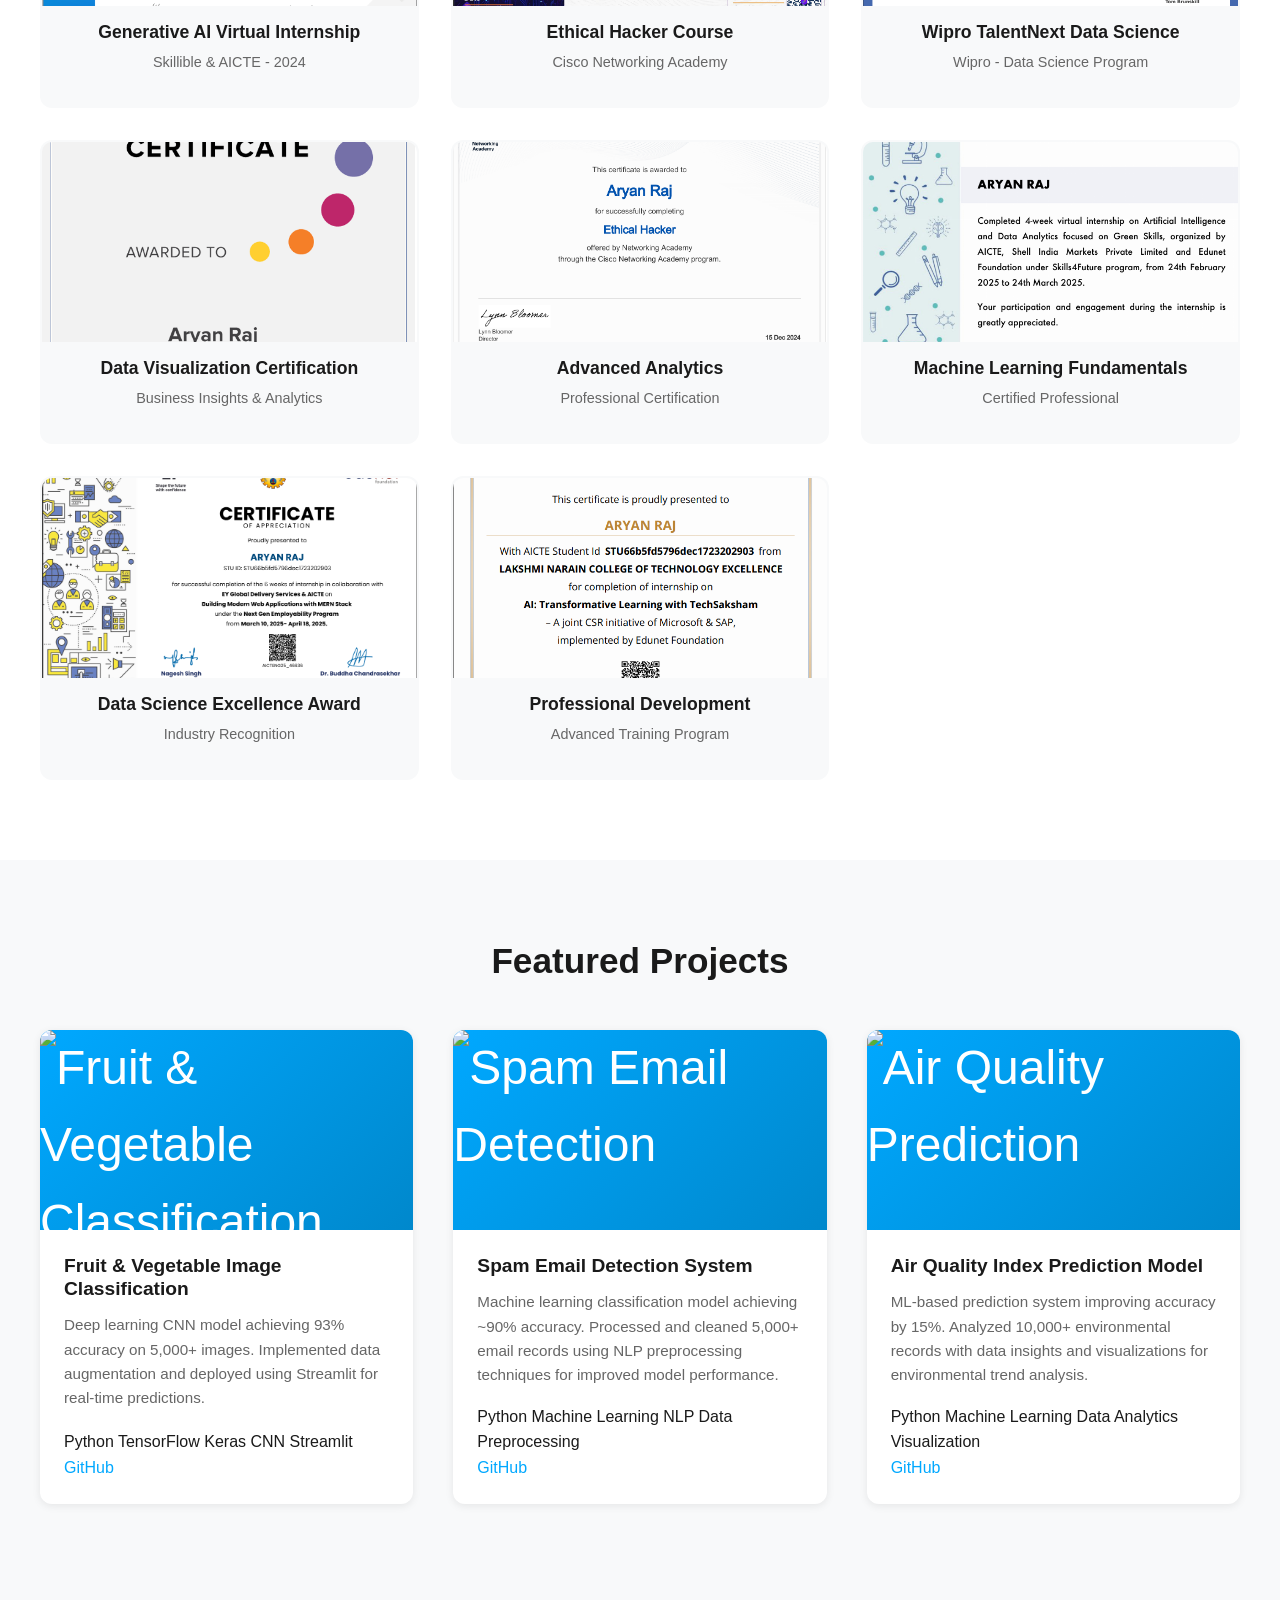
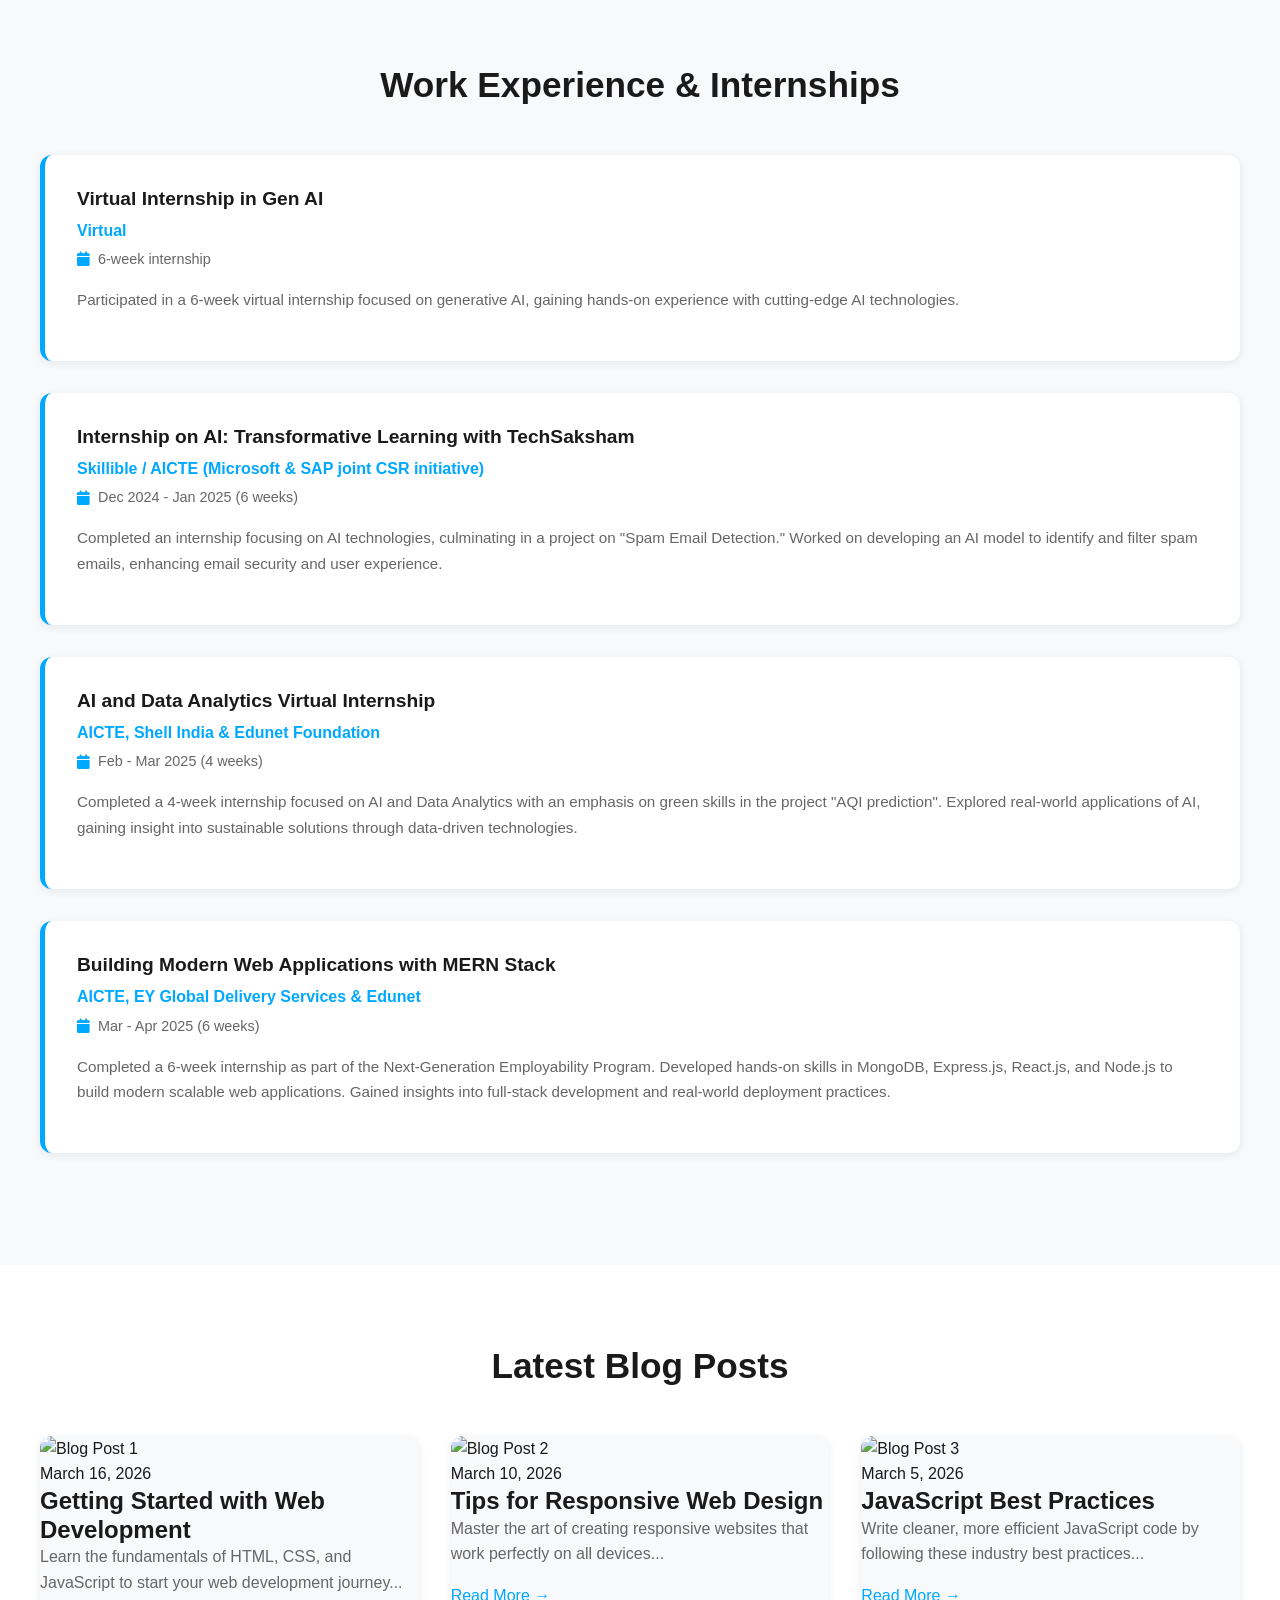
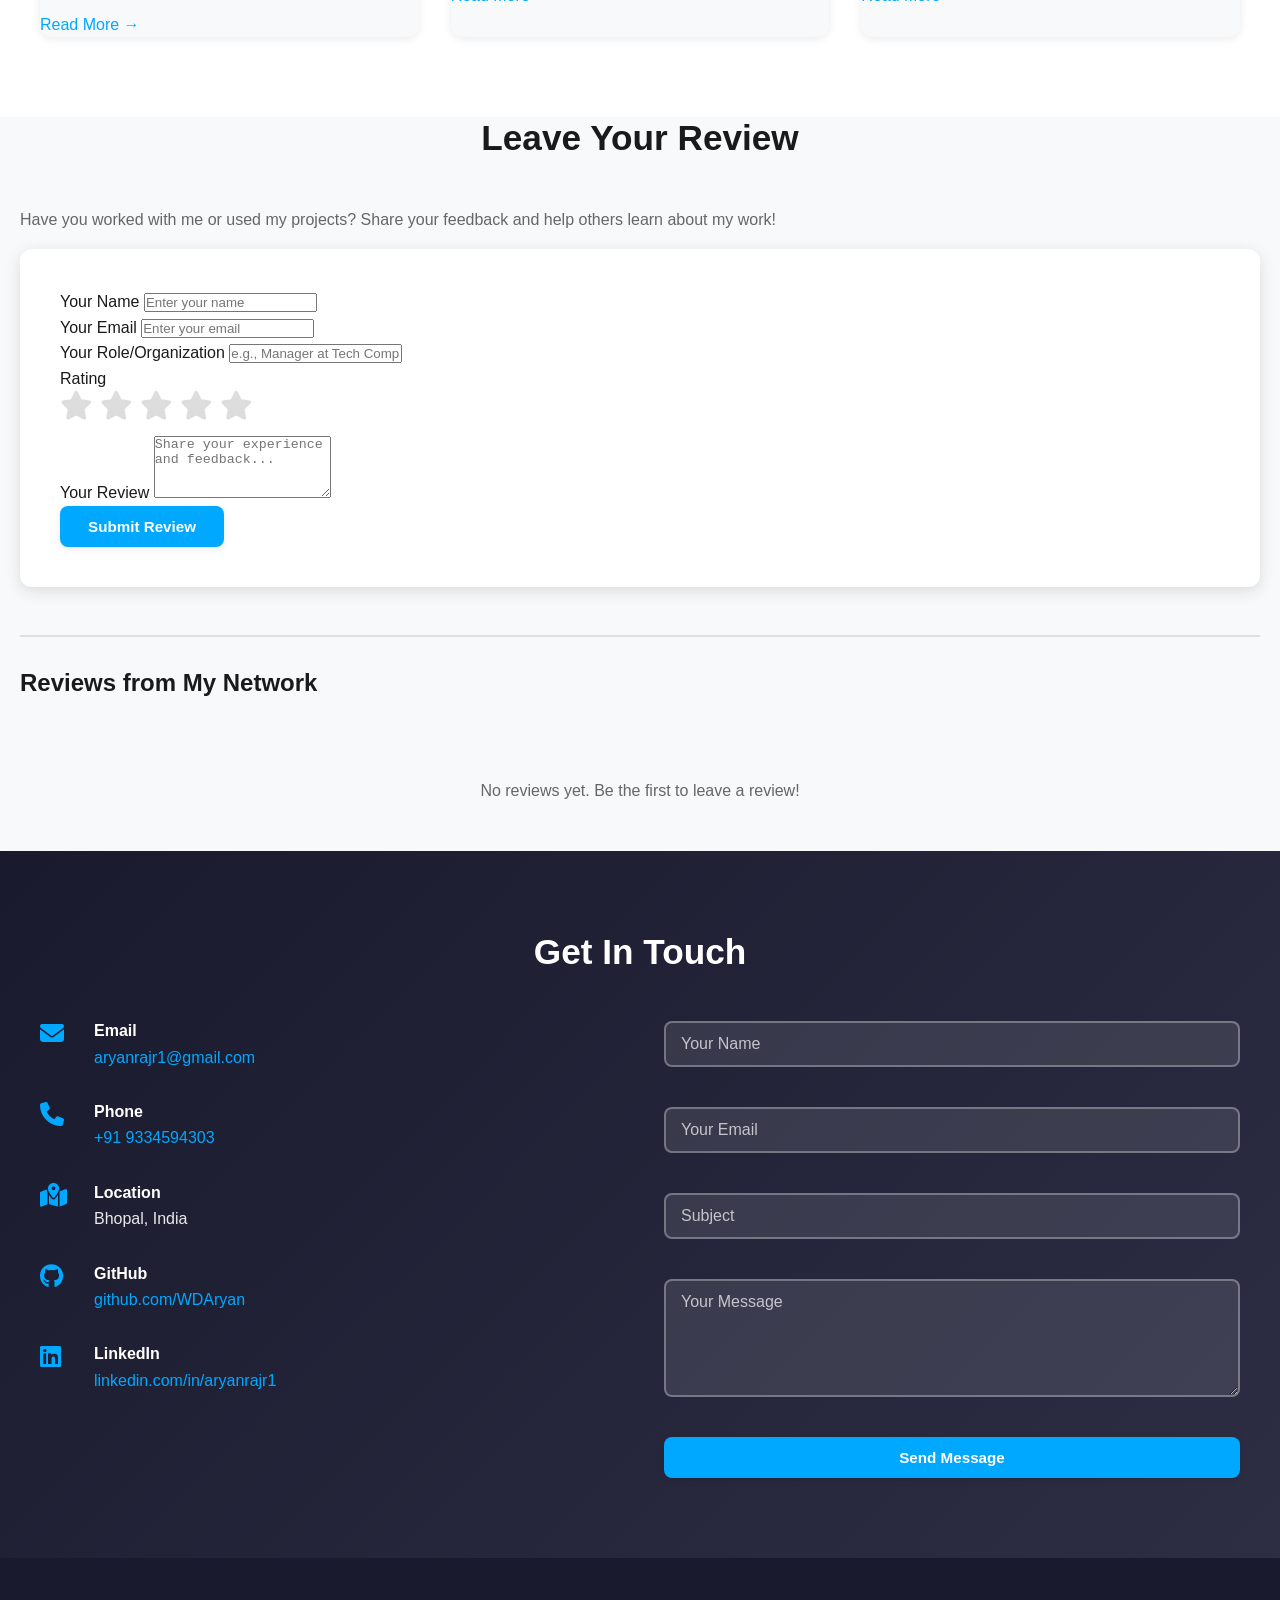
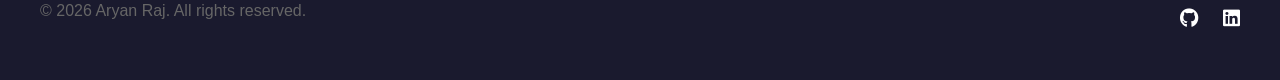
==== commit 94cdb7f4: "Add Work Experience & Internships section with full admin CRUD" ====
--- a/admin.html
+++ b/admin.html
@@ -275,6 +275,7 @@
             <button class="admin-tab" onclick="switchTab('about')">About</button>
             <button class="admin-tab" onclick="switchTab('skills')">Skills</button>
             <button class="admin-tab" onclick="switchTab('projects')">Projects</button>
+            <button class="admin-tab" onclick="switchTab('experience')">Experience</button>
             <button class="admin-tab" onclick="switchTab('blog')">Blog</button>
             <button class="admin-tab" onclick="switchTab('certifications')">Certificates</button>
         </div>
@@ -367,6 +368,35 @@
                 </div>
 
                 <div id="projectsList" class="items-list"></div>
+            </div>
+
+            <!-- Experience Tab -->
+            <div id="experience" class="tab-content">
+                <div class="form-section" id="experienceFormSection">
+                    <h3 id="experienceFormTitle">Add Work Experience</h3>
+                    <div class="form-group">
+                        <label>Job Title/Position</label>
+                        <input type="text" id="expTitle" placeholder="e.g., AI/ML Engineer">
+                    </div>
+                    <div class="form-group">
+                        <label>Company Name</label>
+                        <input type="text" id="expCompany" placeholder="Company name or organization">
+                    </div>
+                    <div class="form-group">
+                        <label>Duration</label>
+                        <input type="text" id="expDuration" placeholder="e.g., Jan 2024 - Mar 2024">
+                    </div>
+                    <div class="form-group">
+                        <label>Description</label>
+                        <textarea id="expDescription" placeholder="Describe your role, responsibilities, and achievements" rows="5"></textarea>
+                    </div>
+                    <div>
+                        <button class="btn-add" id="expFormBtn" onclick="addExperience()">Add Experience</button>
+                        <button class="btn-cancel" id="expFormCancelBtn" onclick="cancelExperienceEdit()" style="display:none; background-color:#999; color:white; padding:12px 24px; border:none; border-radius:5px; cursor:pointer; font-weight:600; margin-left:10px;">Cancel</button>
+                    </div>
+                </div>
+
+                <div id="experienceList" class="items-list"></div>
             </div>
 
             <!-- Blog Tab -->
@@ -966,7 +996,116 @@
         window.addEventListener('load', () => {
             loadHero();
             loadSkills();
+            loadExperiencesList();
         });
+
+        // Experience Management
+        let editingExpId = null;
+
+        function addExperience() {
+            const title = document.getElementById('expTitle').value.trim();
+            const company = document.getElementById('expCompany').value.trim();
+            const duration = document.getElementById('expDuration').value.trim();
+            const description = document.getElementById('expDescription').value.trim();
+
+            if (!title || !company || !duration || !description) {
+                alert('Please fill in all fields');
+                return;
+            }
+
+            const experience = {
+                id: editingExpId || Date.now(),
+                title,
+                company,
+                duration,
+                description
+            };
+
+            saveExperience(experience);
+        }
+
+        function saveExperience(exp) {
+            let experiences = JSON.parse(localStorage.getItem('portfolioExperiences')) || [];
+            
+            if (editingExpId) {
+                experiences = experiences.map(e => e.id === editingExpId ? exp : e);
+                alert('Experience updated!');
+            } else {
+                experiences.push(exp);
+                alert('Experience added!');
+            }
+
+            localStorage.setItem('portfolioExperiences', JSON.stringify(experiences));
+            clearExperienceForm();
+            loadExperiencesList();
+        }
+
+        function editExperience(id) {
+            let experiences = JSON.parse(localStorage.getItem('portfolioExperiences')) || [];
+            const exp = experiences.find(e => e.id === id);
+            
+            if (exp) {
+                editingExpId = id;
+                document.getElementById('expTitle').value = exp.title;
+                document.getElementById('expCompany').value = exp.company;
+                document.getElementById('expDuration').value = exp.duration;
+                document.getElementById('expDescription').value = exp.description;
+                
+                document.getElementById('experienceFormTitle').textContent = 'Edit Experience';
+                document.getElementById('expFormBtn').textContent = 'Update Experience';
+                document.getElementById('expFormCancelBtn').style.display = 'inline-block';
+                window.scrollTo({ top: 0, behavior: 'smooth' });
+            }
+        }
+
+        function cancelExperienceEdit() {
+            clearExperienceForm();
+        }
+
+        function clearExperienceForm() {
+            editingExpId = null;
+            document.getElementById('expTitle').value = '';
+            document.getElementById('expCompany').value = '';
+            document.getElementById('expDuration').value = '';
+            document.getElementById('expDescription').value = '';
+            document.getElementById('experienceFormTitle').textContent = 'Add Work Experience';
+            document.getElementById('expFormBtn').textContent = 'Add Experience';
+            document.getElementById('expFormCancelBtn').style.display = 'none';
+        }
+
+        function deleteExperience(id) {
+            if (confirm('Delete this experience?')) {
+                let experiences = JSON.parse(localStorage.getItem('portfolioExperiences')) || [];
+                experiences = experiences.filter(e => e.id !== id);
+                localStorage.setItem('portfolioExperiences', JSON.stringify(experiences));
+                loadExperiencesList();
+            }
+        }
+
+        function loadExperiencesList() {
+            const experiences = JSON.parse(localStorage.getItem('portfolioExperiences')) || [];
+            const expList = document.getElementById('experienceList');
+            
+            if (experiences.length === 0) {
+                expList.innerHTML = '<div class="empty-state"><i class="fas fa-inbox"></i><p>No experiences added yet</p></div>';
+                return;
+            }
+
+            expList.innerHTML = experiences.map(exp => `
+                <div class="item-card">
+                    <div class="item-content">
+                        <h4>${exp.title}</h4>
+                        <p><strong>Company:</strong> ${exp.company}</p>
+                        <p><strong>Duration:</strong> ${exp.duration}</p>
+                        <p>${exp.description}</p>
+                    </div>
+                    <div class="item-actions">
+                        <button class="btn-edit" onclick="editExperience(${exp.id})">Edit</button>
+                        <button class="btn-delete" onclick="deleteExperience(${exp.id})">Delete</button>
+                    </div>
+                </div>
+            `).join('');
+        }
     </script>
 </body>
 </html>
--- a/styles.css
+++ b/styles.css
@@ -625,6 +625,72 @@
     gap: 1rem;
 }
 
+/* Work Experience Section */
+.experience {
+    padding: 80px 20px;
+    background-color: var(--bg-light);
+}
+
+.experience-timeline {
+    margin-top: 3rem;
+}
+
+.experience-item {
+    background: var(--bg-white);
+    padding: 2rem;
+    margin-bottom: 2rem;
+    border-radius: 12px;
+    border-left: 5px solid var(--secondary-color);
+    box-shadow: var(--shadow-sm);
+    transition: var(--transition);
+}
+
+.experience-item:hover {
+    transform: translateY(-4px);
+    box-shadow: var(--shadow-md);
+}
+
+.experience-item h3 {
+    color: var(--text-dark);
+    margin-bottom: 0.5rem;
+    font-size: 1.2rem;
+}
+
+.experience-company {
+    color: var(--secondary-color);
+    font-weight: 600;
+    font-size: 1rem;
+    margin-bottom: 0.3rem;
+}
+
+.experience-duration {
+    color: var(--text-light);
+    font-size: 0.9rem;
+    margin-bottom: 1rem;
+    display: flex;
+    align-items: center;
+    gap: 0.5rem;
+}
+
+.experience-duration i {
+    color: var(--secondary-color);
+}
+
+.experience-description {
+    color: var(--text-light);
+    font-size: 0.95rem;
+    line-height: 1.7;
+    margin-bottom: 1rem;
+}
+
+.experience-empty {
+    text-align: center;
+    padding: 3rem;
+    color: var(--text-light);
+    background: var(--bg-white);
+    border-radius: 12px;
+}
+
 /* Blog Section */
 .blog {
     padding: 80px 20px;
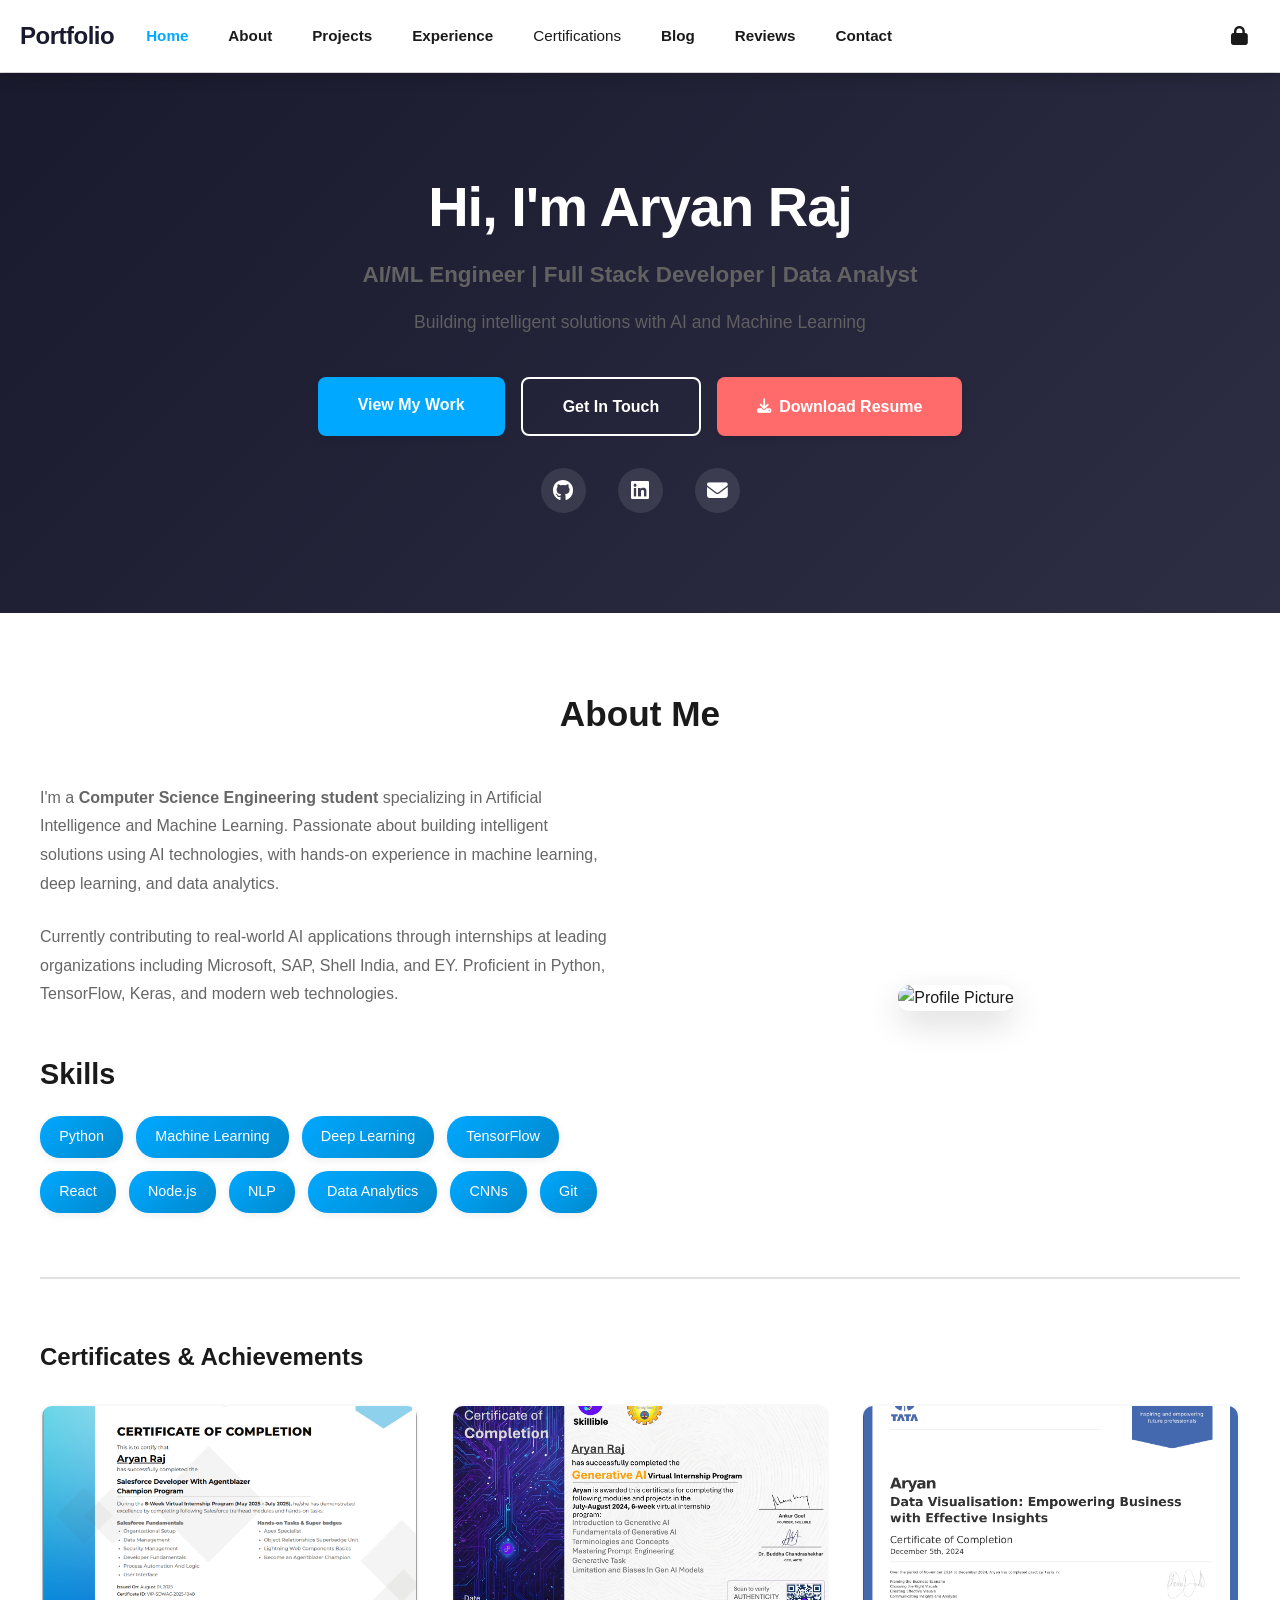
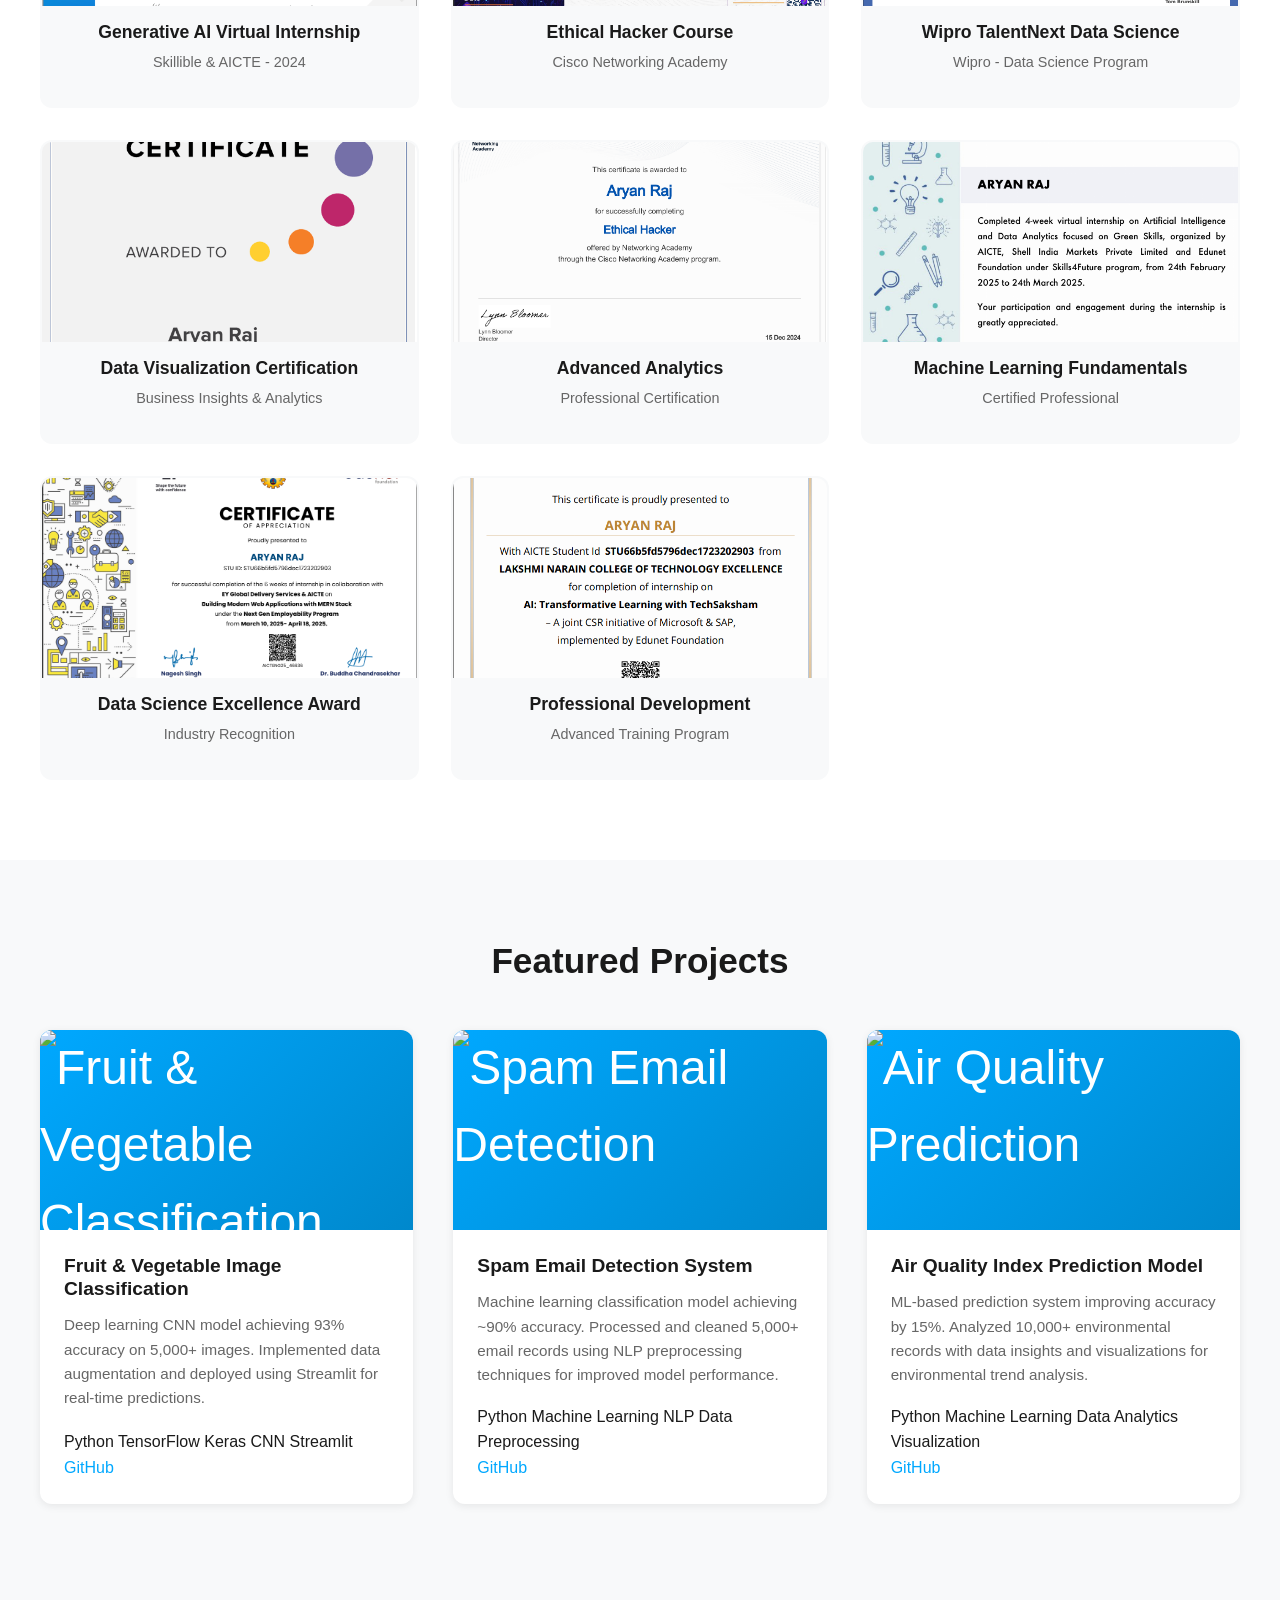
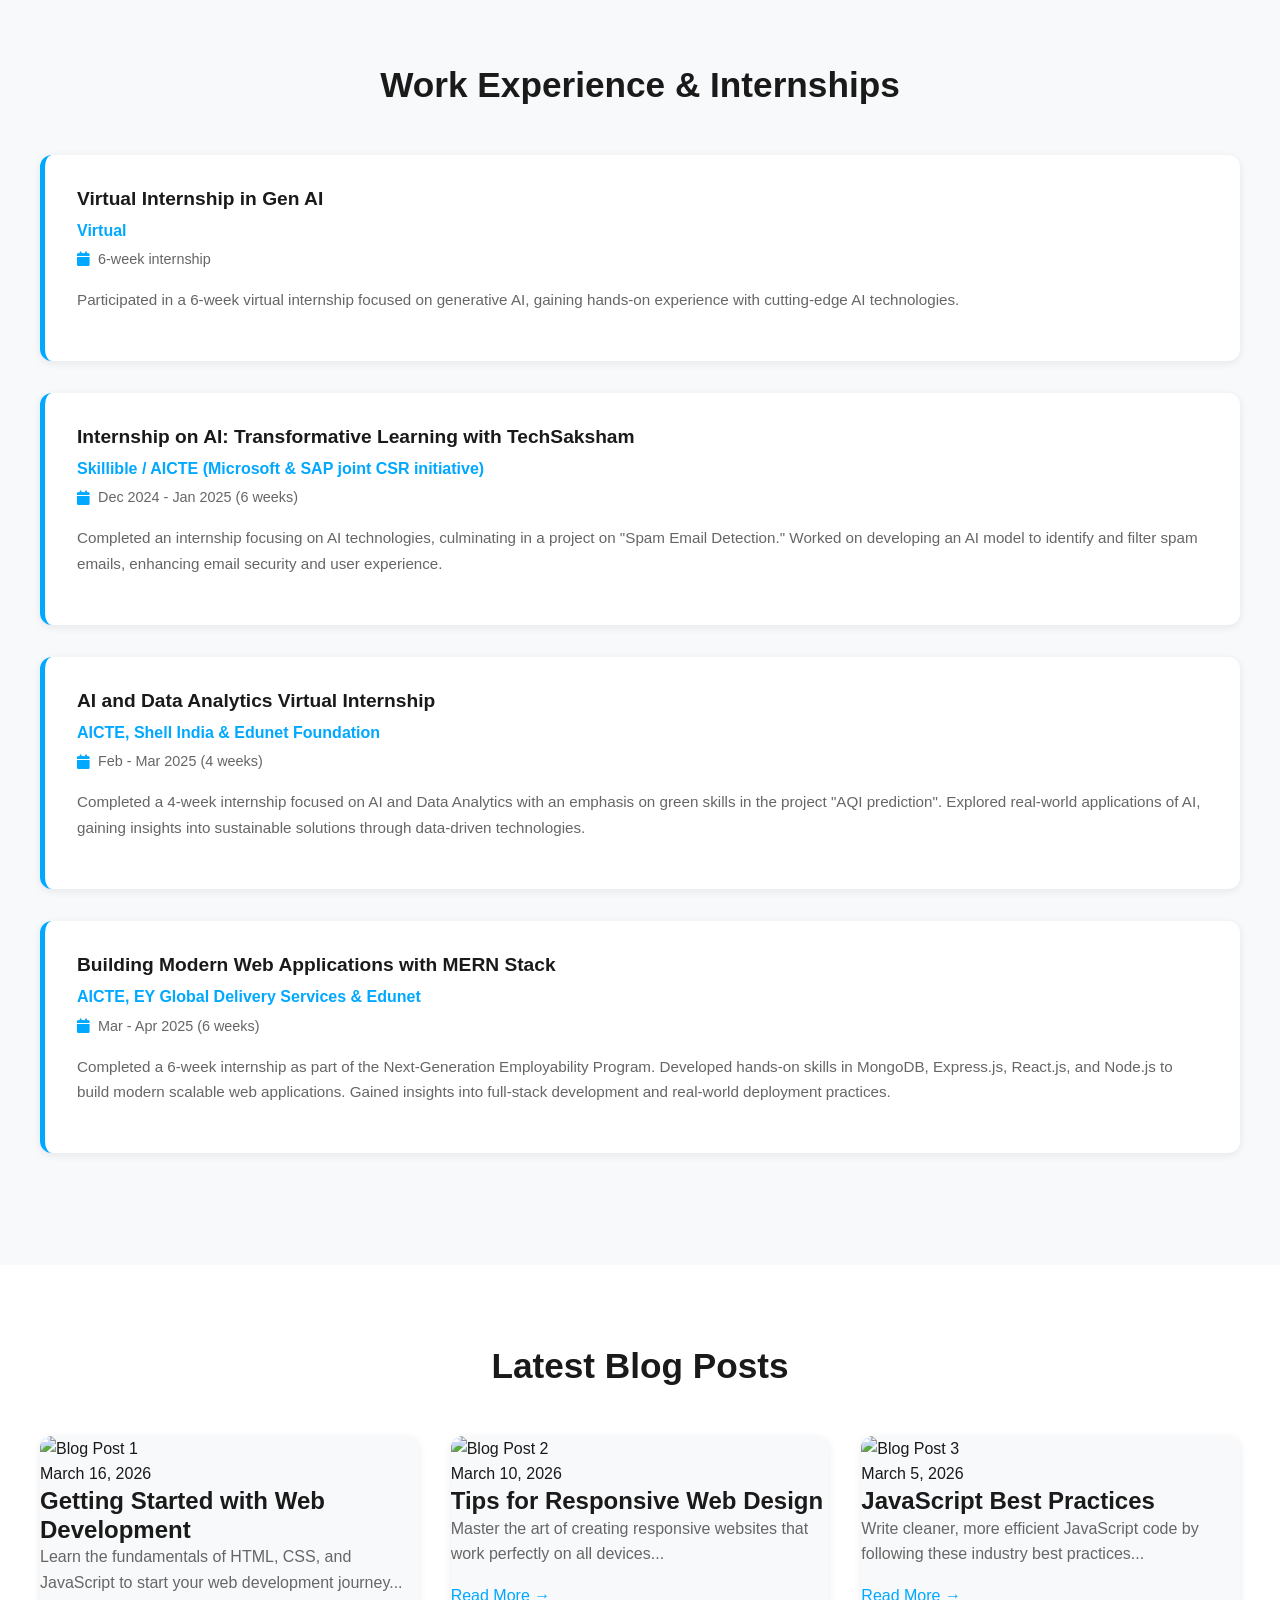
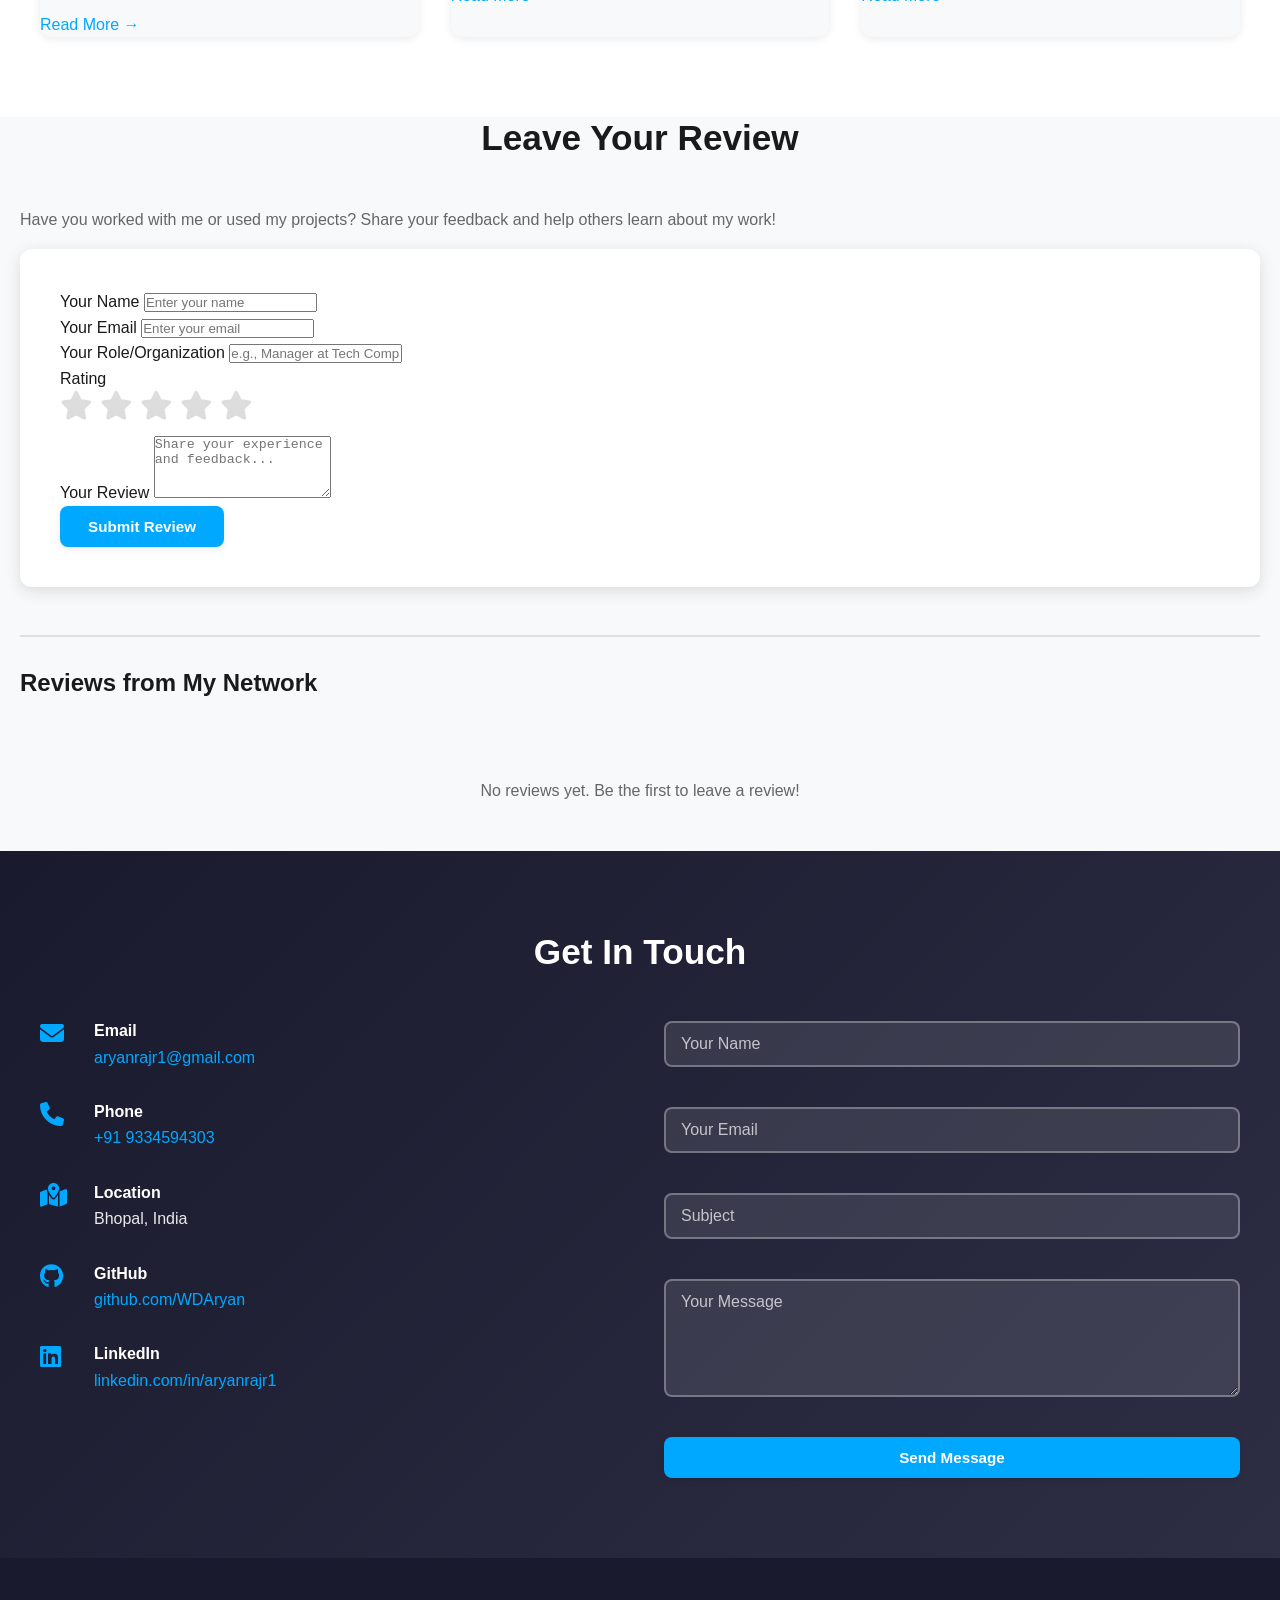
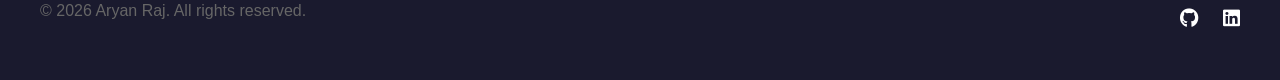
==== commit c7e5d072: "Style: Redesign resume button as proper CTA button in hero section" ====
--- a/admin.html
+++ b/admin.html
@@ -274,6 +274,7 @@
             <button class="admin-tab active" onclick="switchTab('hero')">Hero</button>
             <button class="admin-tab" onclick="switchTab('about')">About</button>
             <button class="admin-tab" onclick="switchTab('skills')">Skills</button>
+            <button class="admin-tab" onclick="switchTab('resume')">Resume</button>
             <button class="admin-tab" onclick="switchTab('projects')">Projects</button>
             <button class="admin-tab" onclick="switchTab('experience')">Experience</button>
             <button class="admin-tab" onclick="switchTab('blog')">Blog</button>
@@ -315,6 +316,19 @@
                         <img id="aboutImagePreview" class="image-preview" style="display:none; max-width:200px; max-height:150px; margin-top:10px; border-radius:5px;">
                     </div>
                     <button class="btn-add" onclick="updateAbout()">Update About</button>
+                </div>
+            </div>
+
+            <!-- Resume Tab -->
+            <div id="resume" class="tab-content">
+                <div class="form-section">
+                    <h3>Manage Resume</h3>
+                    <div class="form-group">
+                        <label>Upload Resume PDF</label>
+                        <input type="file" id="resumeFile" accept=".pdf">
+                    </div>
+                    <p style="font-size: 0.9rem; color: #666; margin-top: 1rem;">Current Resume: <a id="currentResume" href="resume.pdf" target="_blank" style="color: var(--primary-color);">Download</a></p>
+                    <button class="btn-add" onclick="updateResume()" style="margin-top: 1rem;">Update Resume</button>
                 </div>
             </div>
 
@@ -499,6 +513,7 @@
             if (tabName === 'hero') loadHero();
             if (tabName === 'about') loadAbout();
             if (tabName === 'skills') loadSkills();
+            if (tabName === 'resume') loadResume();
             if (tabName === 'projects') loadProjects();
             if (tabName === 'blog') loadBlogs();
             if (tabName === 'certifications') loadCertifications();
@@ -631,6 +646,53 @@
                     </div>
                 </div>
             `).join('');
+        }
+
+        // ===== RESUME MANAGEMENT =====
+        function updateResume() {
+            const resumeFile = document.getElementById('resumeFile').files[0];
+            
+            if (!resumeFile) {
+                alert('Please select a PDF file');
+                return;
+            }
+
+            if (resumeFile.type !== 'application/pdf') {
+                alert('Please upload a valid PDF file');
+                return;
+            }
+
+            const reader = new FileReader();
+            reader.onload = (e) => {
+                const resumeData = {
+                    name: resumeFile.name,
+                    size: resumeFile.size,
+                    uploadDate: new Date().toISOString(),
+                    data: e.target.result
+                };
+                localStorage.setItem('portfolioResume', JSON.stringify(resumeData));
+                
+                // Create download link
+                const link = document.createElement('a');
+                link.href = e.target.result;
+                link.download = 'resume.pdf';
+                
+                alert('Resume updated successfully!');
+                loadResume();
+                document.getElementById('resumeFile').value = '';
+            };
+            reader.readAsDataURL(resumeFile);
+        }
+
+        function loadResume() {
+            const resumeData = JSON.parse(localStorage.getItem('portfolioResume'));
+            const currentResume = document.getElementById('currentResume');
+            
+            if (resumeData) {
+                currentResume.href = resumeData.data;
+                currentResume.textContent = 'Download (' + (resumeData.size / 1024).toFixed(2) + ' KB)';
+                currentResume.download = resumeData.name;
+            }
         }
 
         // ===== PROJECTS MANAGEMENT =====
--- a/styles.css
+++ b/styles.css
@@ -111,6 +111,25 @@
     border-color: var(--bg-white);
 }
 
+.btn-resume {
+    background-color: var(--accent-color);
+    color: var(--bg-white);
+    display: inline-flex;
+    align-items: center;
+    gap: 0.5rem;
+    box-shadow: var(--shadow-sm);
+}
+
+.btn-resume:hover {
+    background-color: #e15555;
+    transform: translateY(-2px);
+    box-shadow: var(--shadow-md);
+}
+
+.btn-resume i {
+    font-size: 0.9rem;
+}
+
 /* Header */
 .site-header {
     background-color: var(--bg-white);
@@ -123,6 +142,7 @@
 
 .navbar {
     padding: 0;
+    position: relative;
 }
 
 .navbar .container {
@@ -192,6 +212,9 @@
     flex-direction: column;
     cursor: pointer;
     gap: 4px;
+    background: none;
+    border: none;
+    padding: 6px;
 }
 
 .hamburger span {
@@ -1239,28 +1262,47 @@
 
     .hamburger {
         display: flex;
+        z-index: 101;
     }
 
     .nav-actions {
         margin-left: auto;
+        z-index: 101;
     }
 
     .nav-menu {
         display: none;
-    }
-
-    .nav-menu.active {
-        display: flex;
-        position: fixed;
+        position: absolute;
         flex-direction: column;
         background-color: var(--bg-white);
-        top: 60px;
+        top: 100%;
         left: 0;
         right: 0;
         padding: 1.5rem;
         gap: 1rem;
         box-shadow: var(--shadow-lg);
+        z-index: 100;
+        width: 100vw;
+        margin-left: calc(-50vw + 50%);
+    }
+
+    .nav-menu.active {
+        display: flex;
+    }
+
+    .nav-overlay {
+        display: none;
+        position: fixed;
+        top: 0;
+        left: 0;
+        right: 0;
+        bottom: 0;
+        background-color: rgba(0, 0, 0, 0.5);
         z-index: 99;
+    }
+
+    .nav-overlay.active {
+        display: block;
     }
 
     h1 {
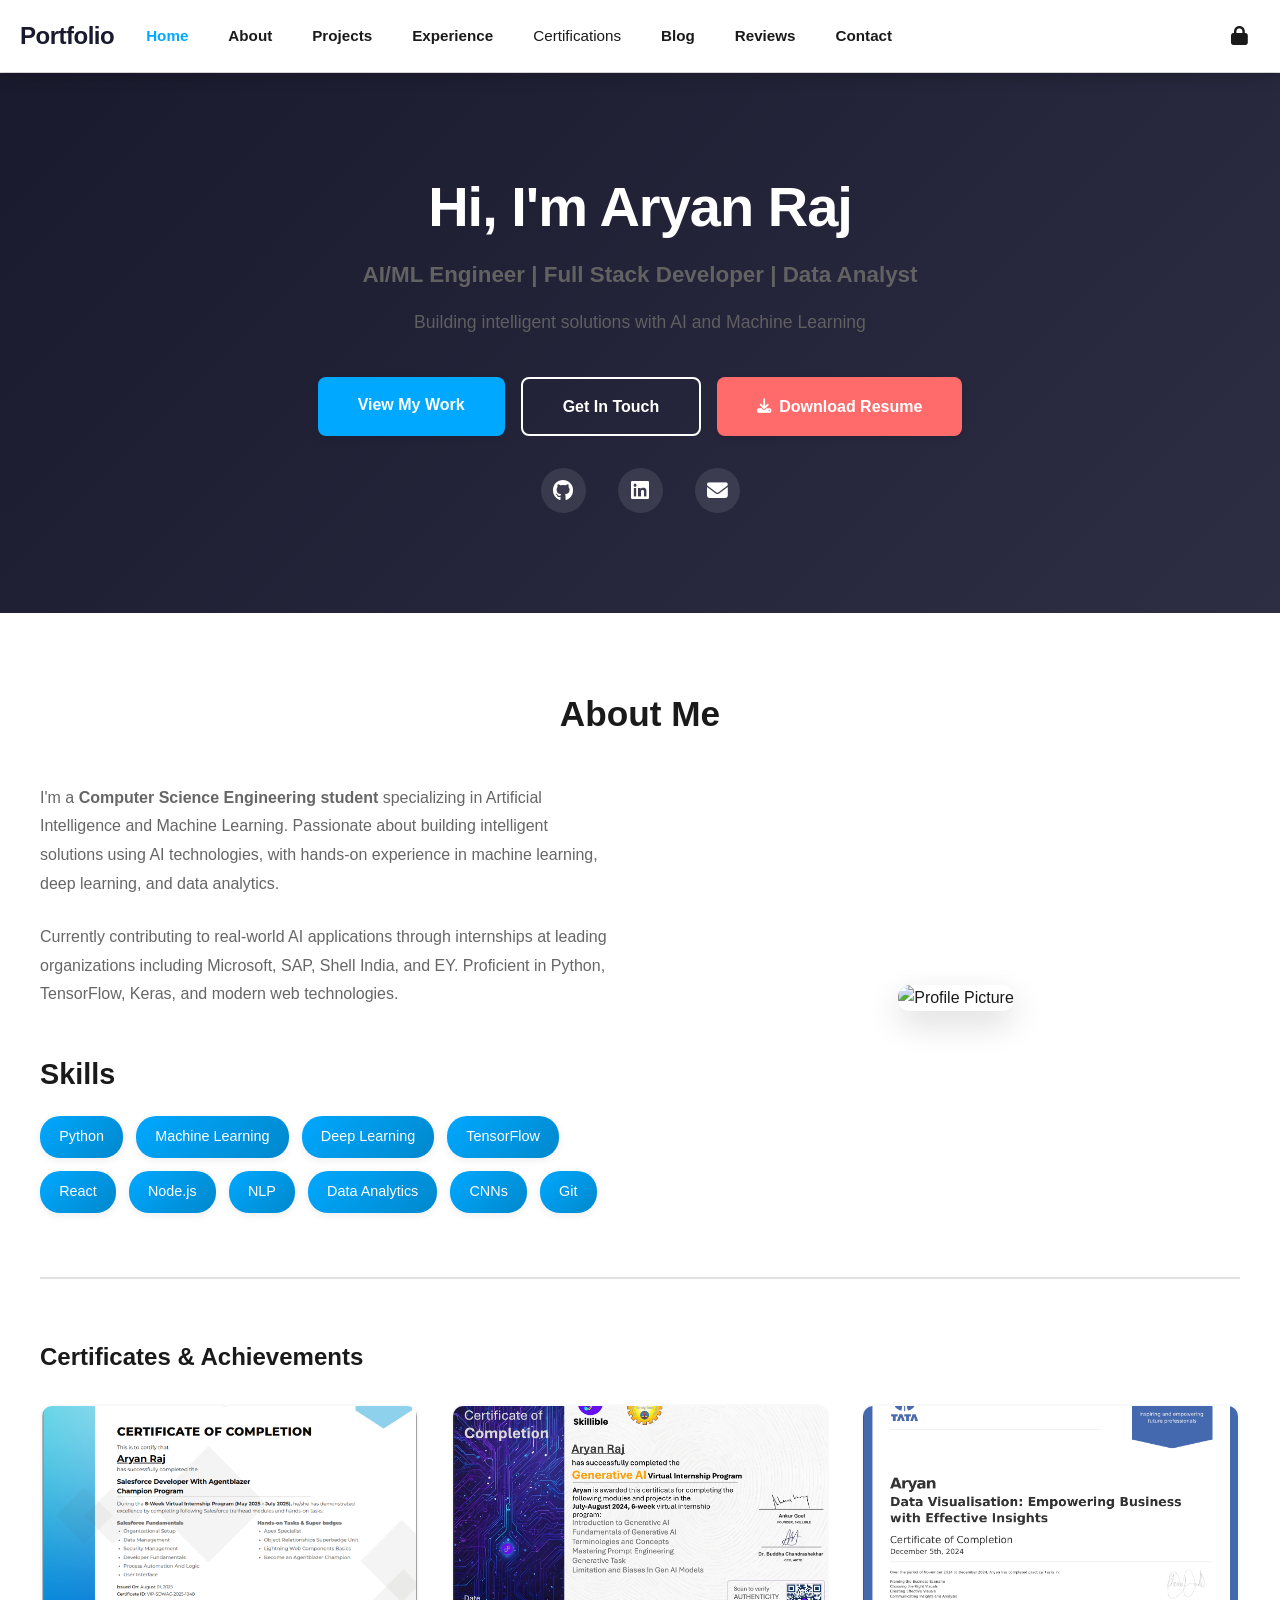
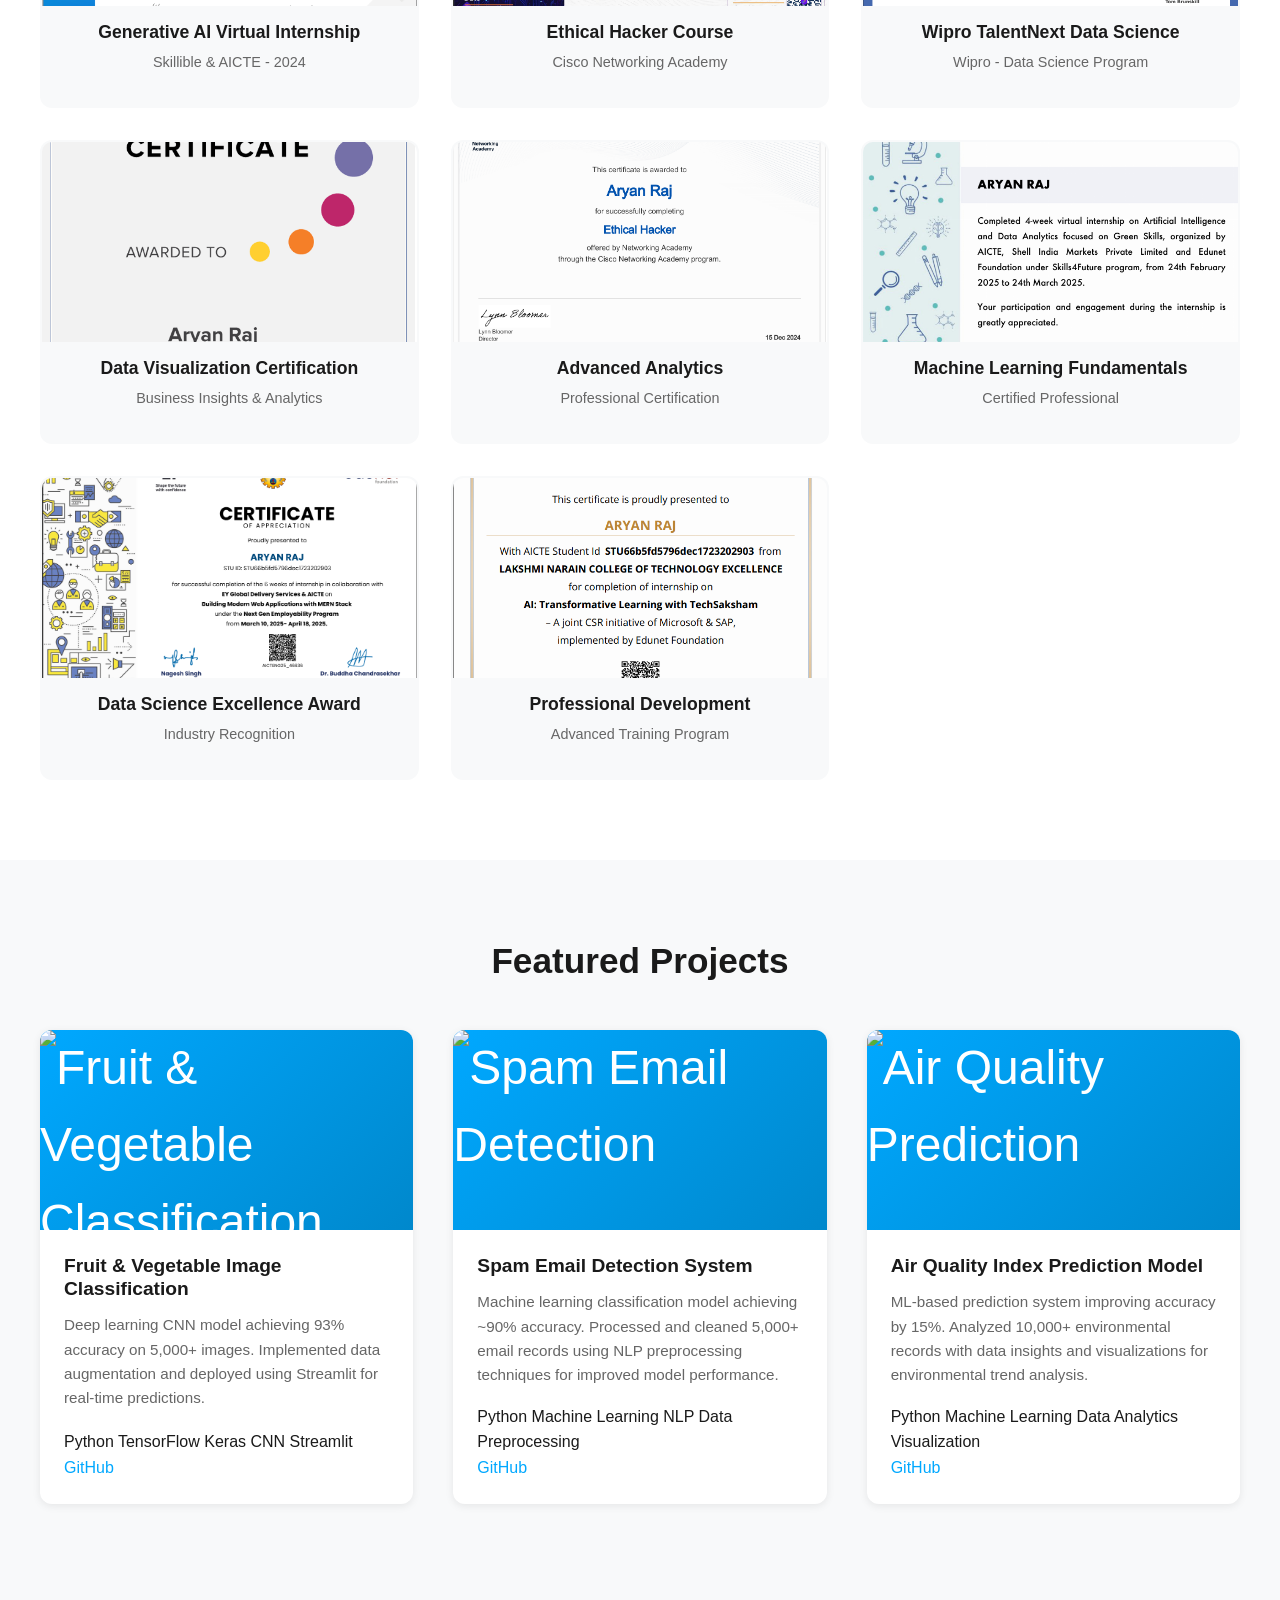
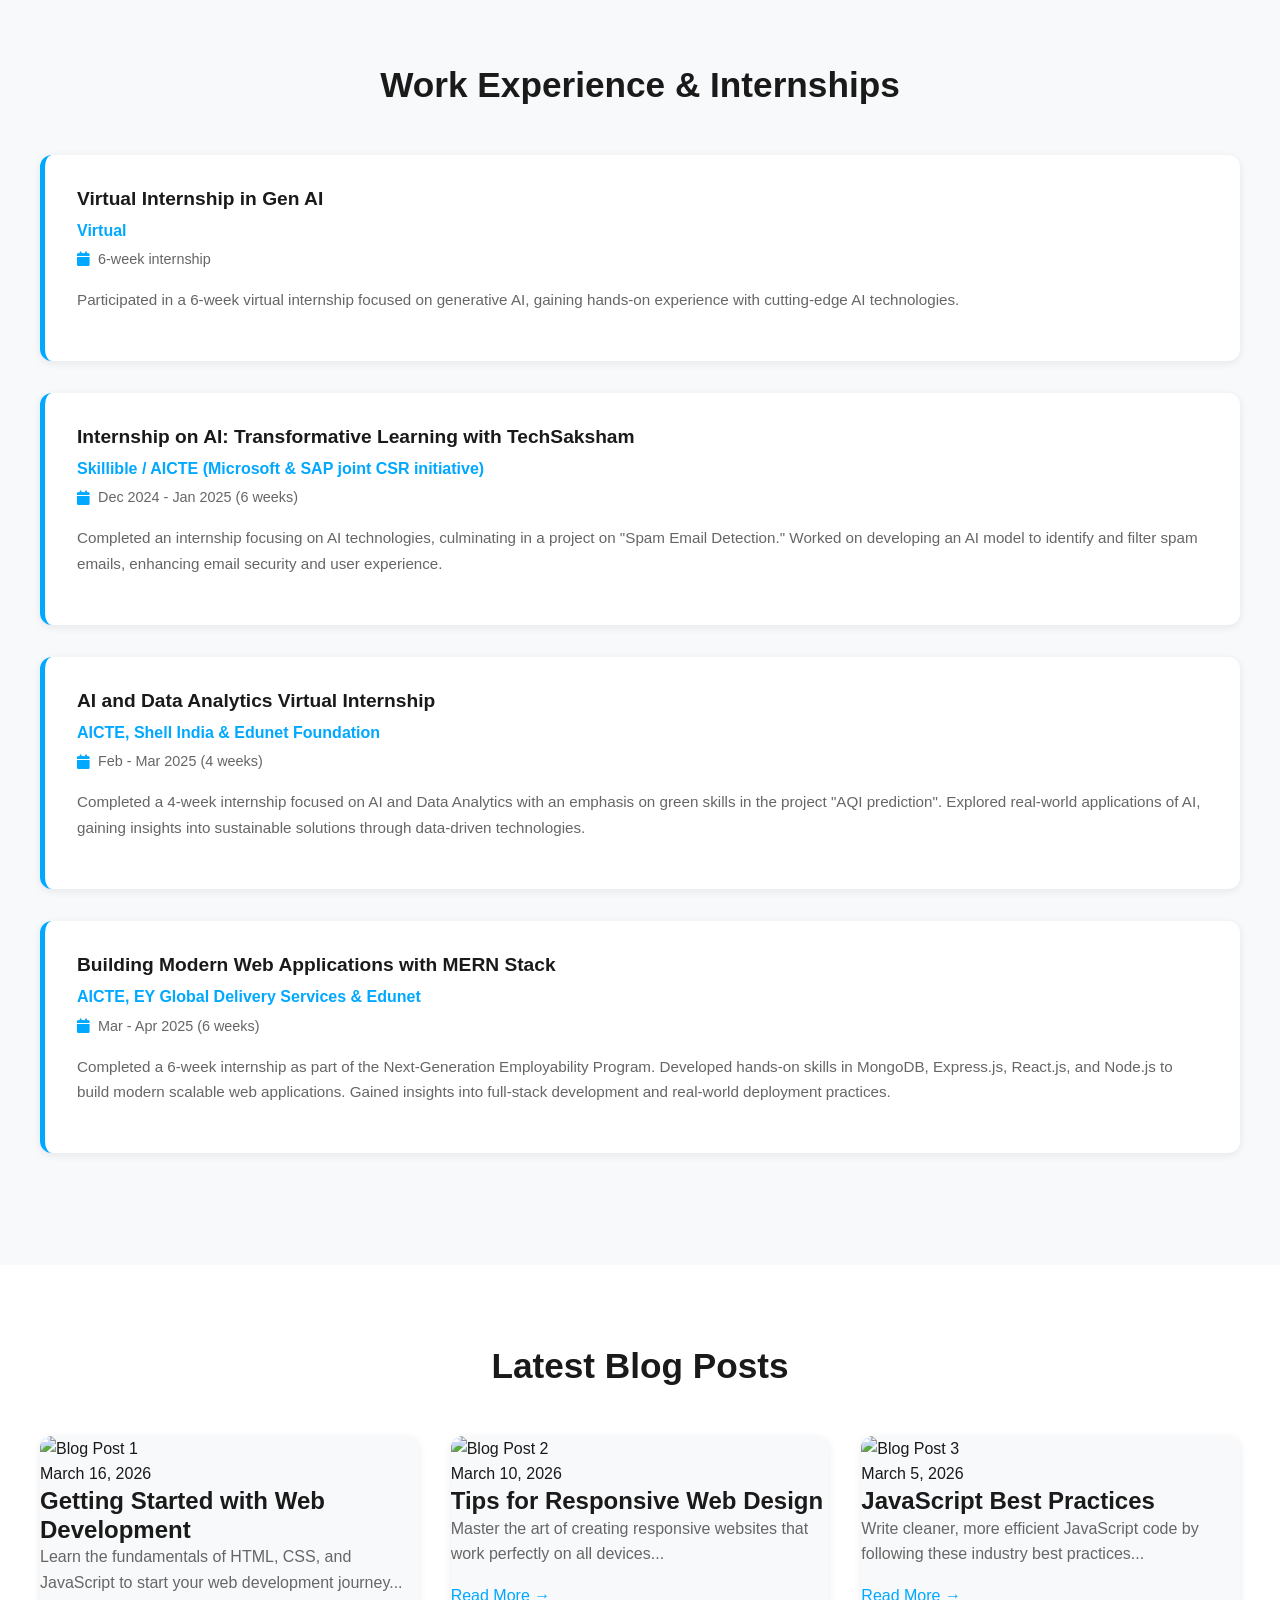
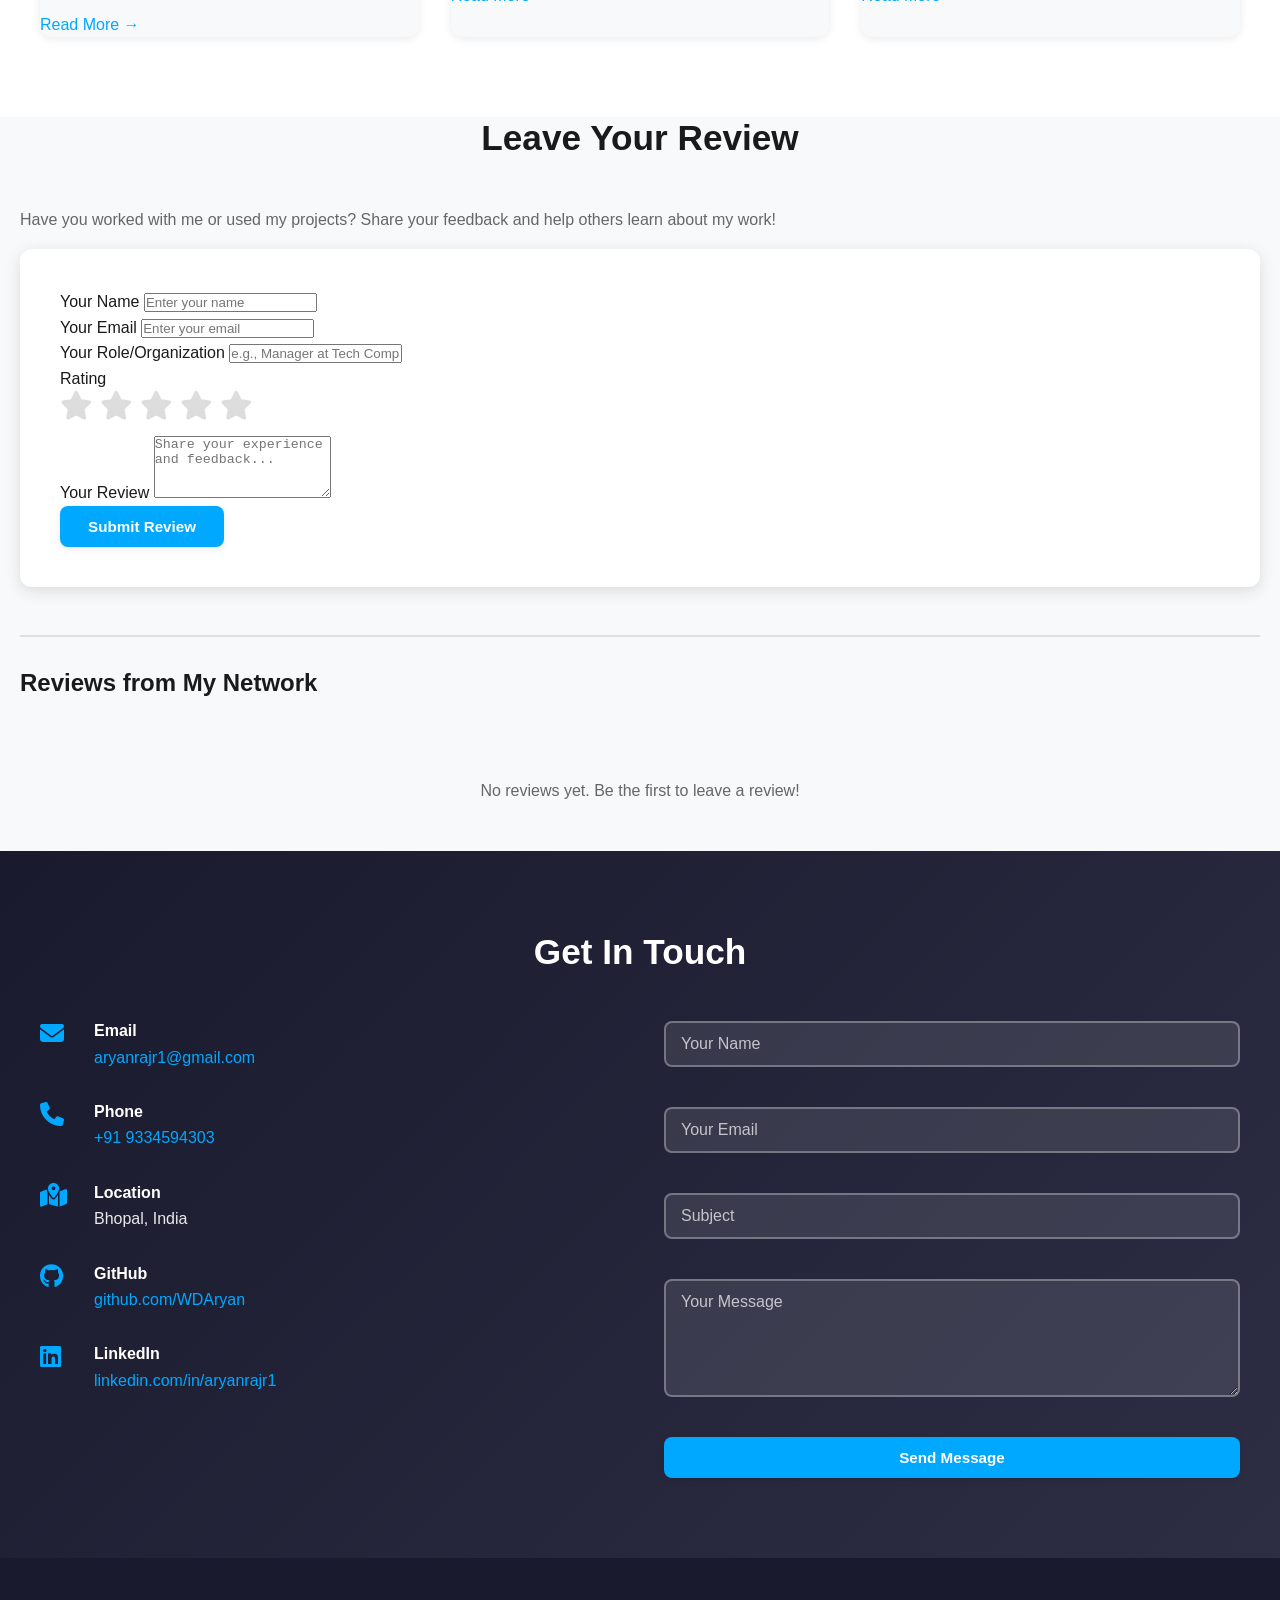
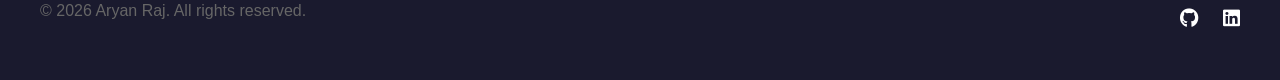
==== commit f9e45bc1: "Fix: Load resume data on admin dashboard page load" ====
--- a/admin.html
+++ b/admin.html
@@ -1058,6 +1058,7 @@
         window.addEventListener('load', () => {
             loadHero();
             loadSkills();
+            loadResume();
             loadExperiencesList();
         });
 
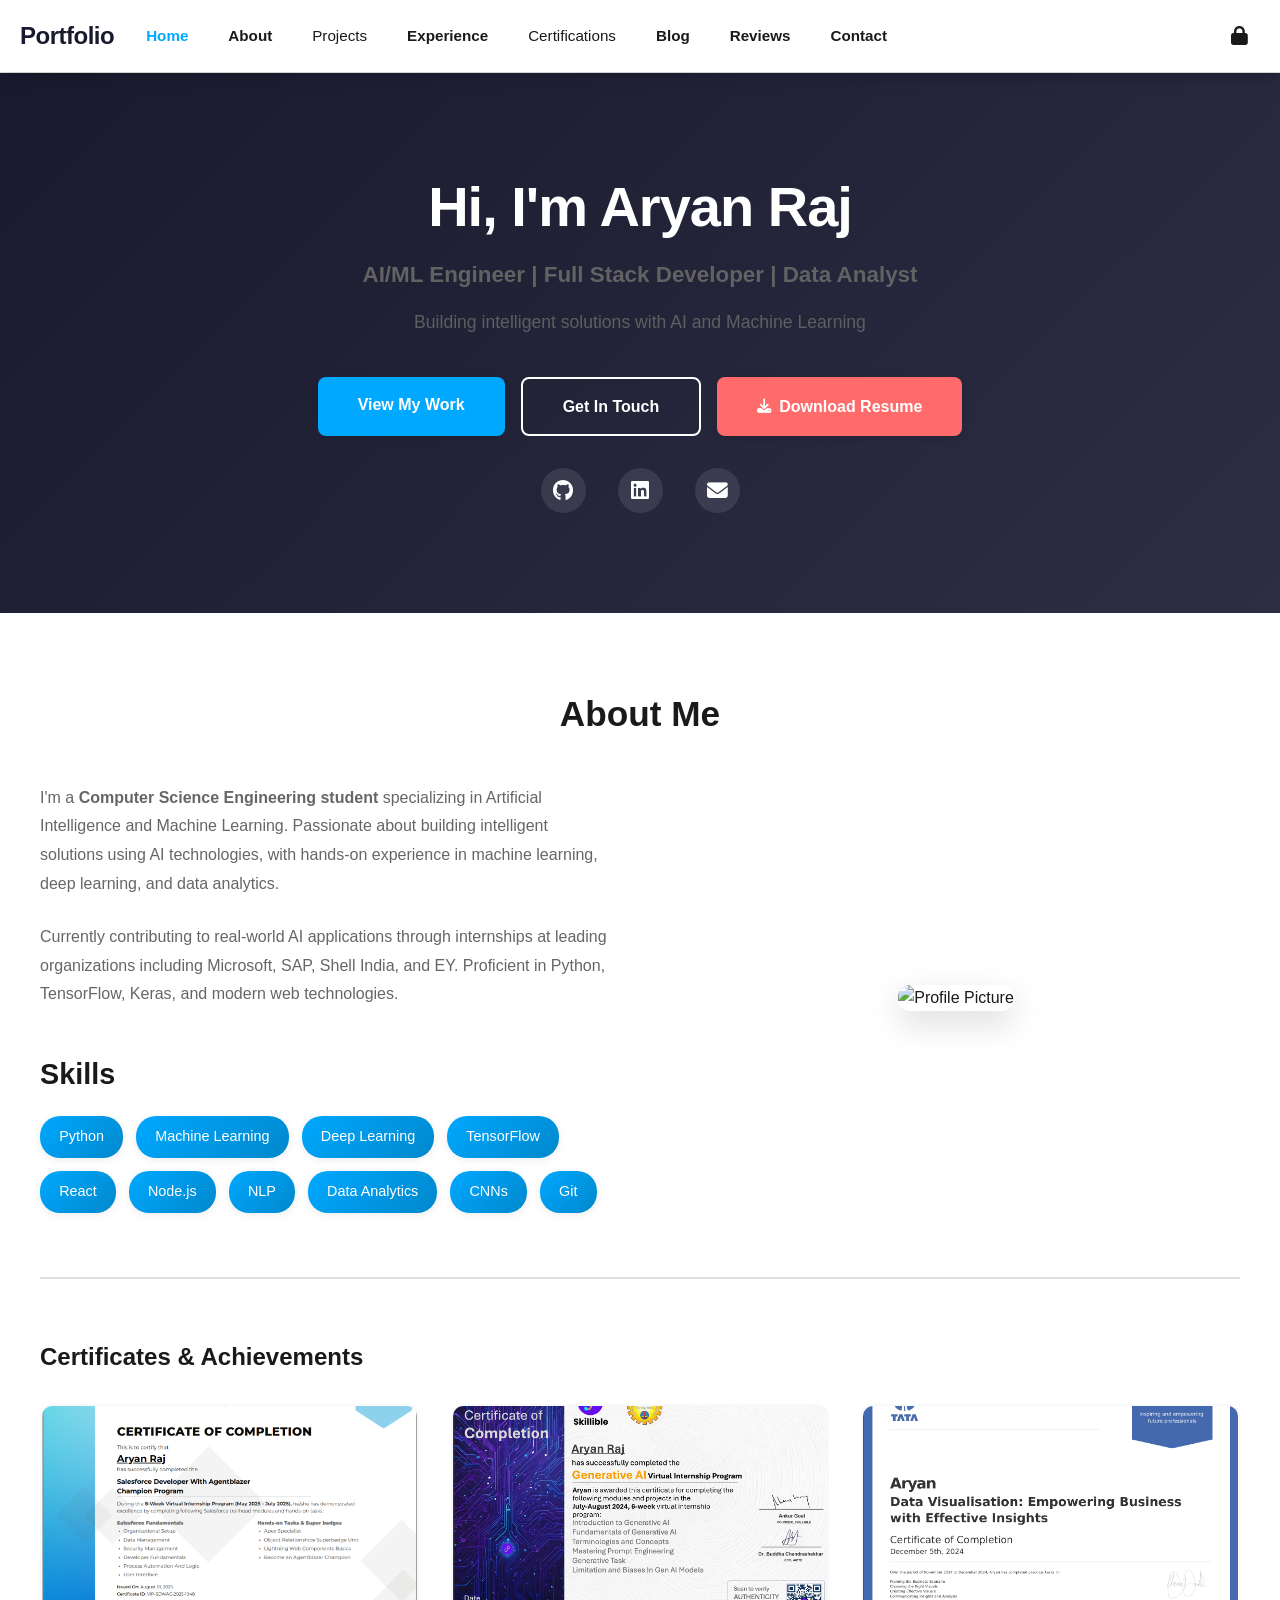
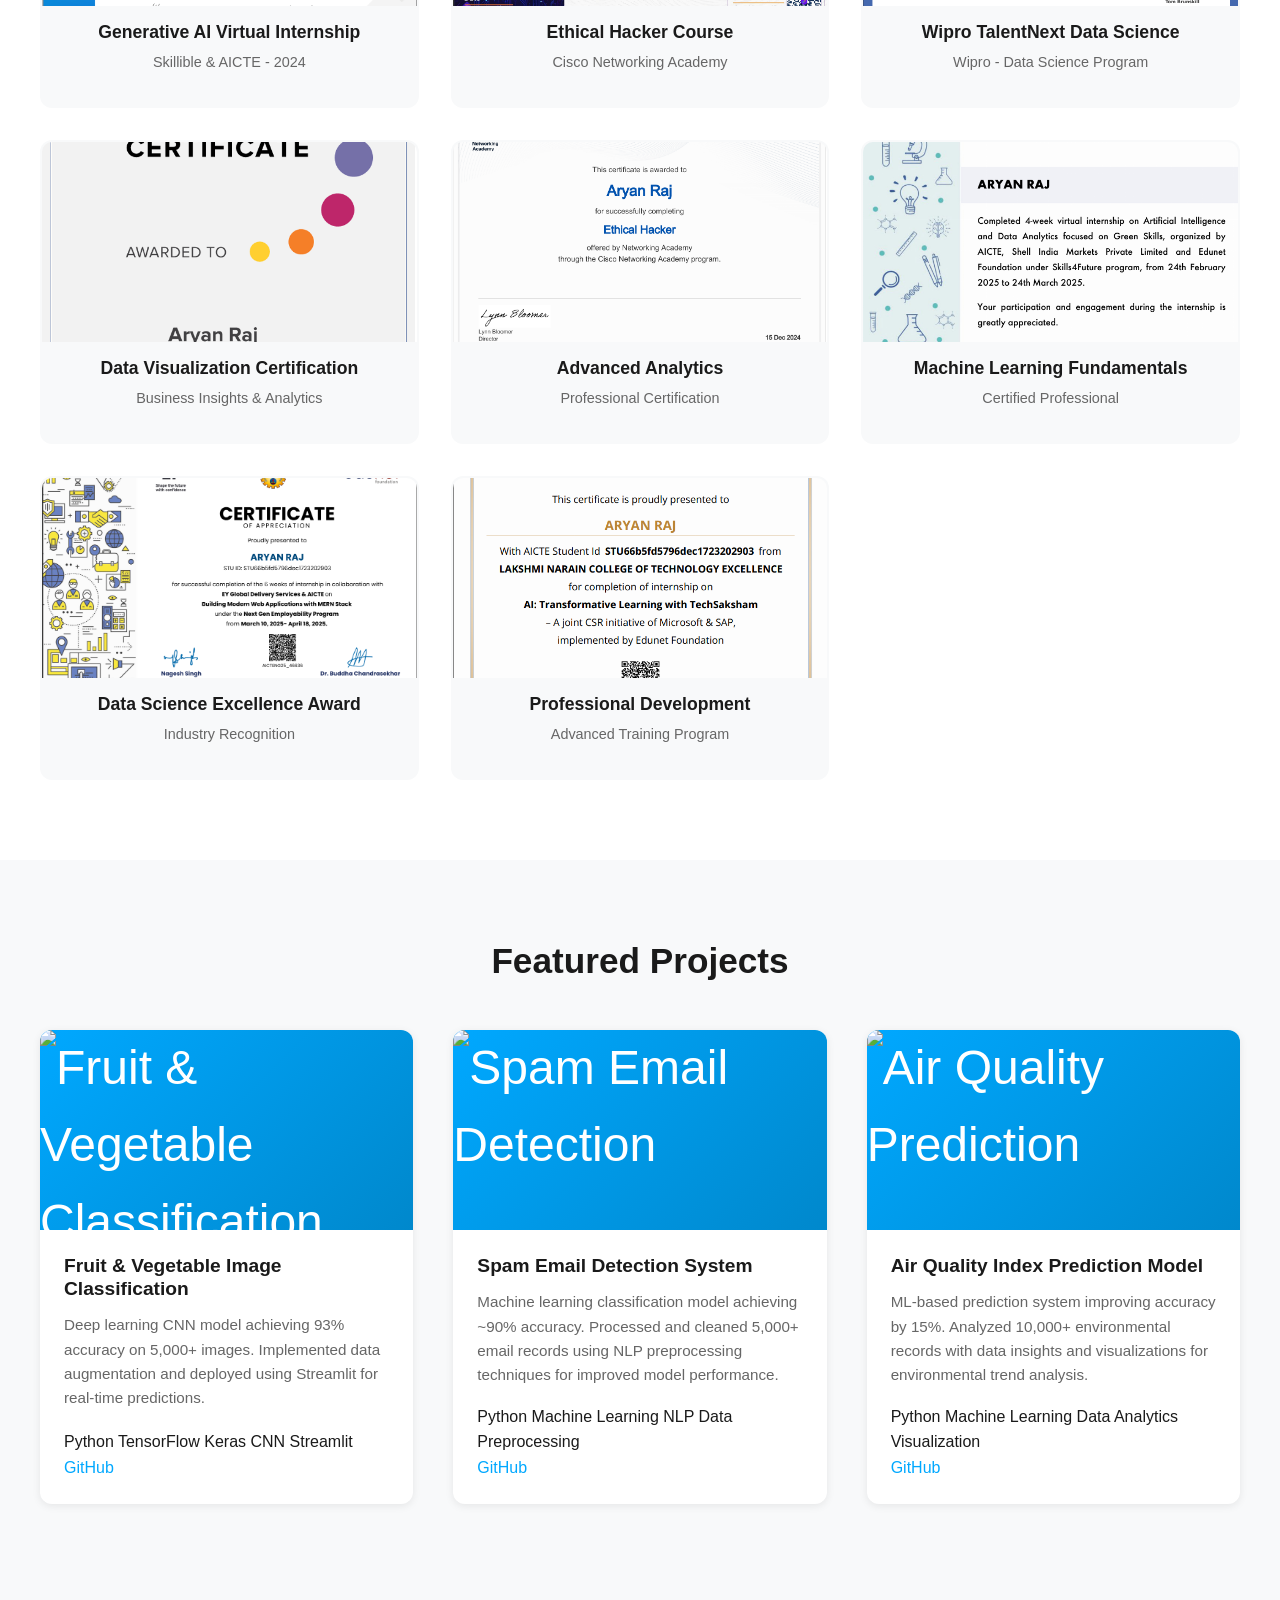
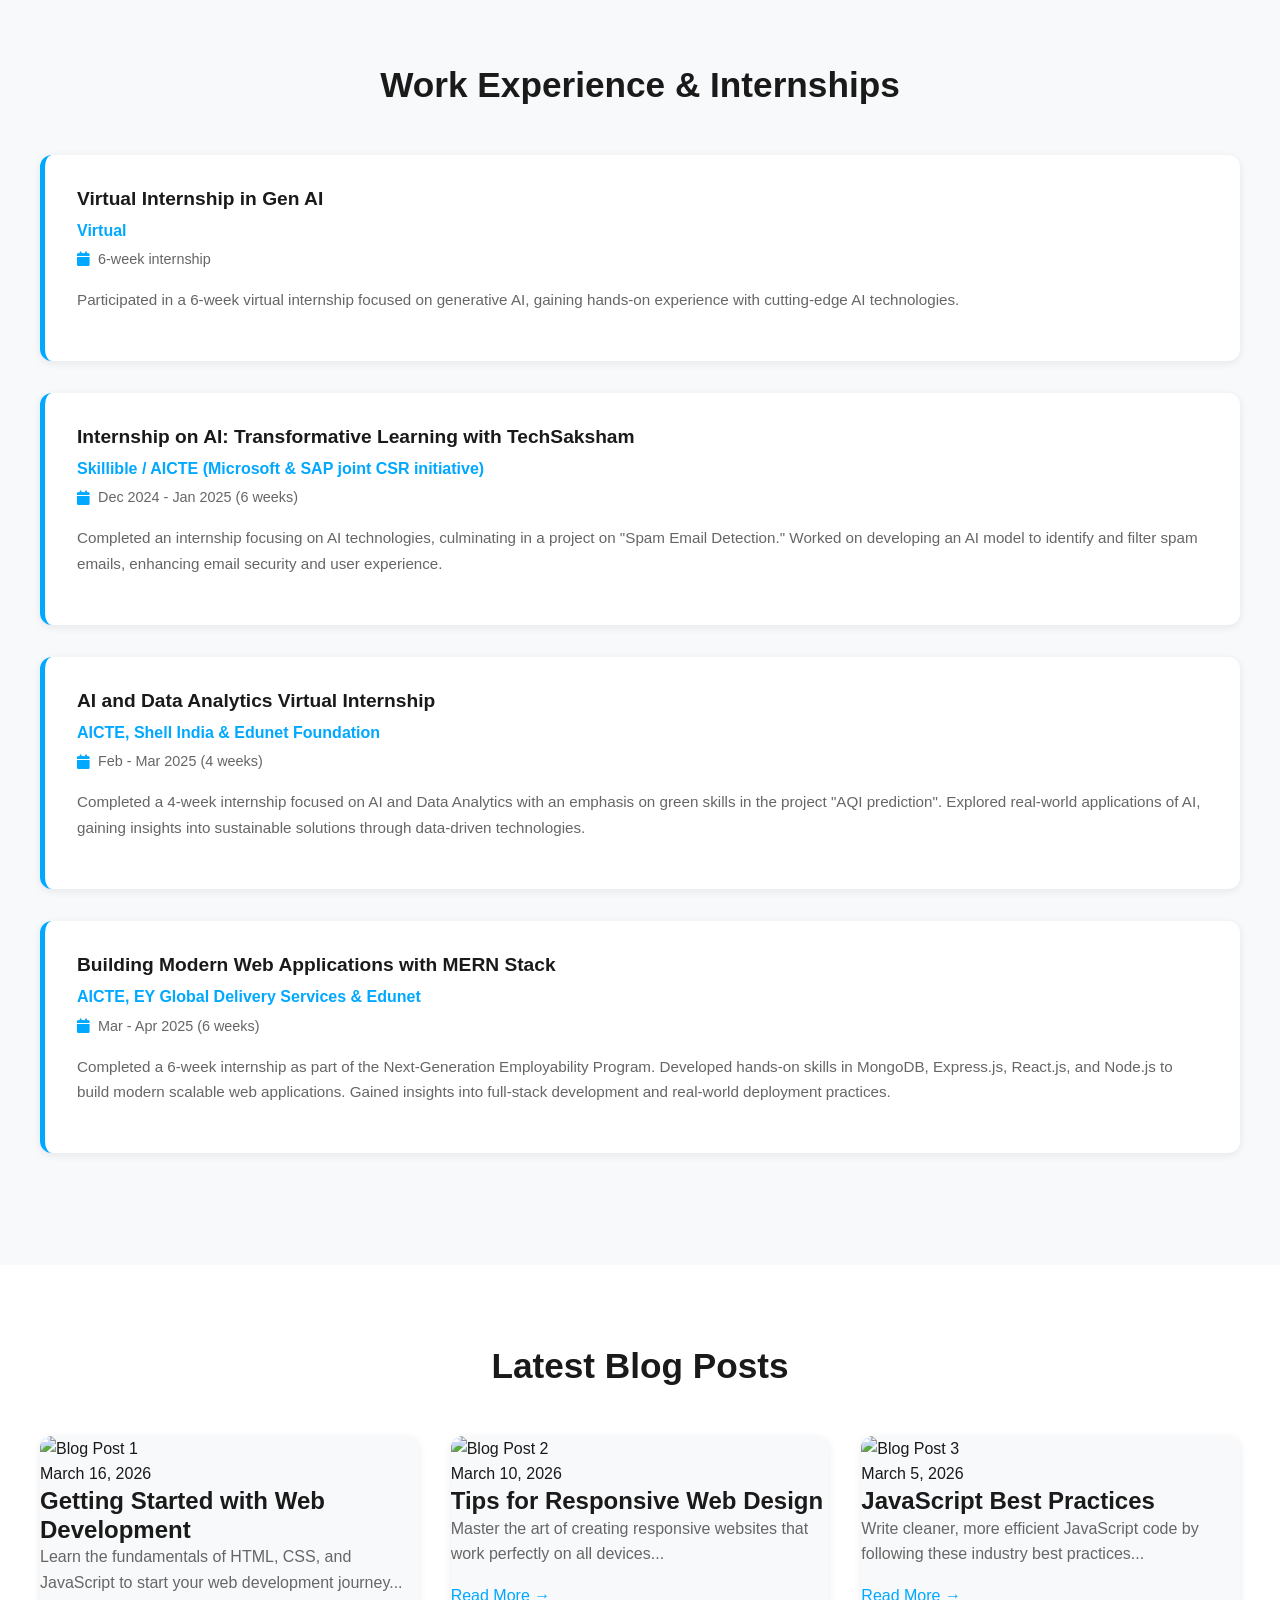
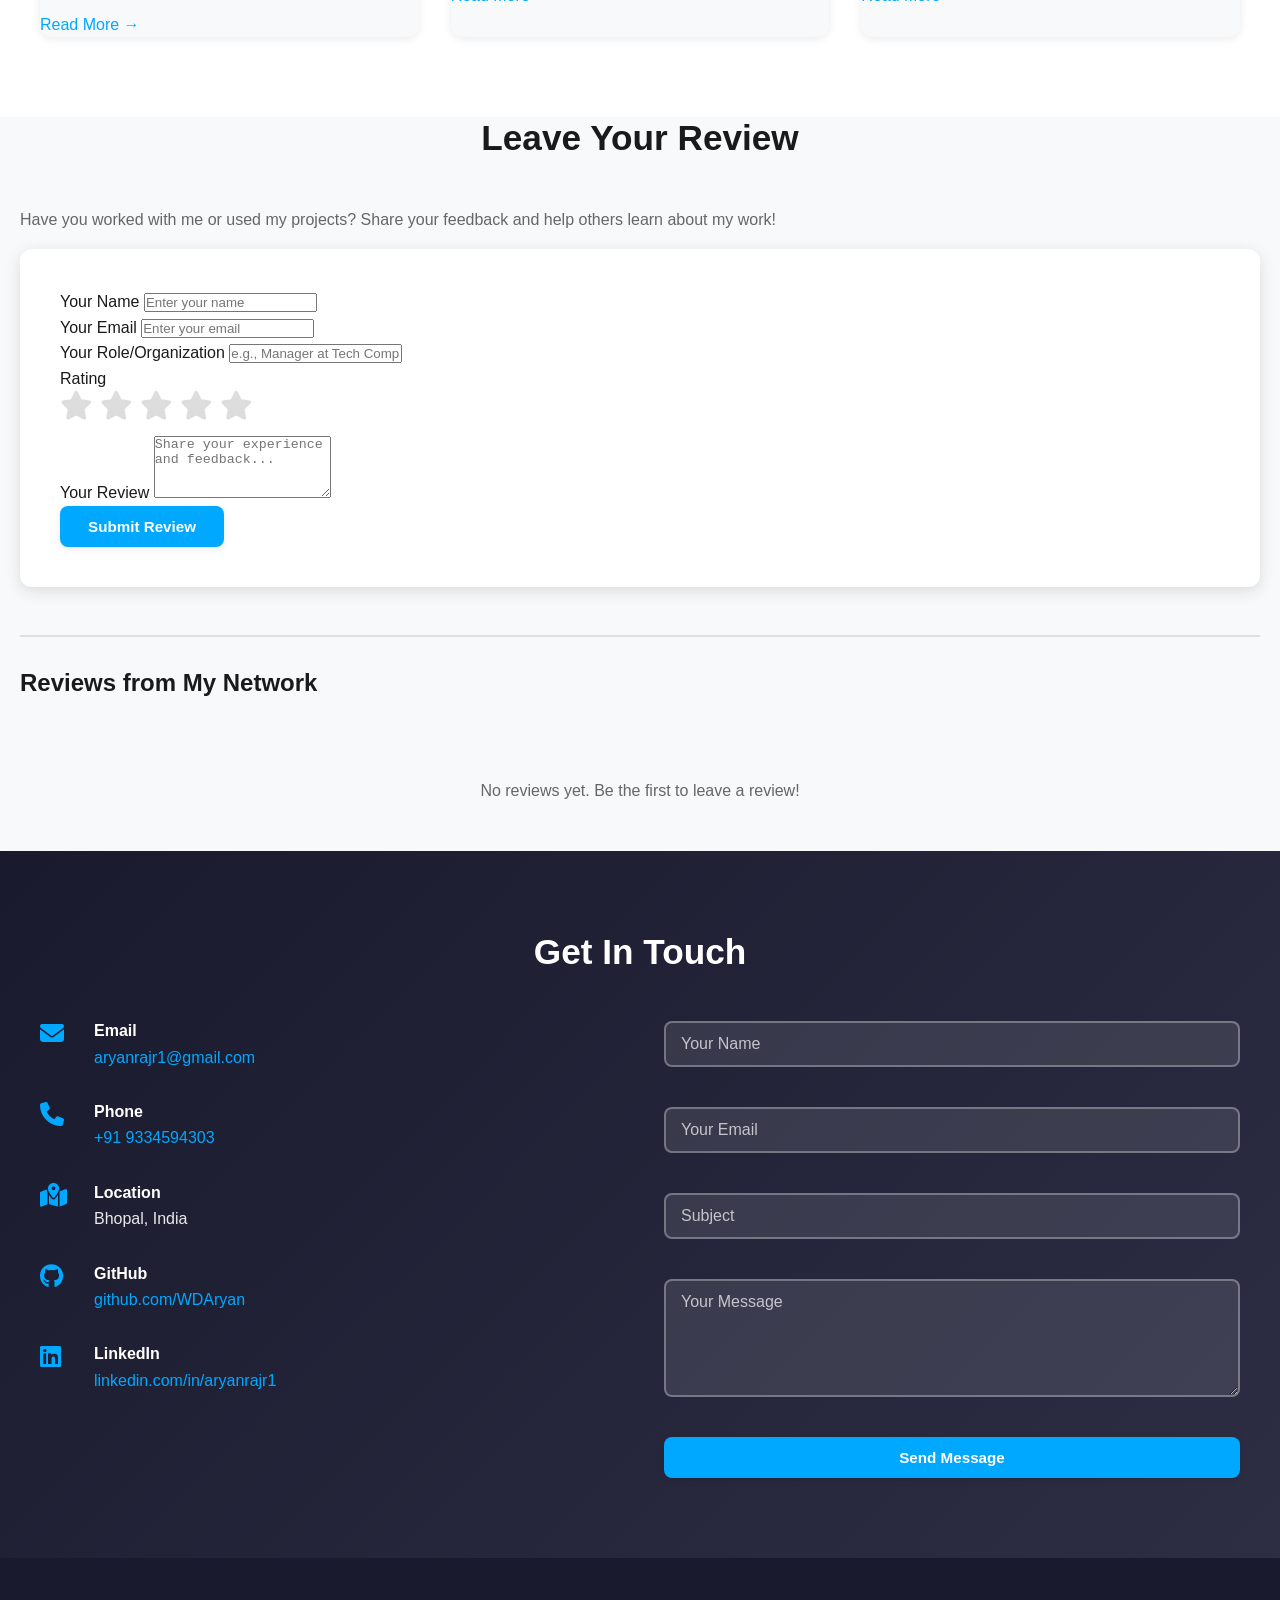
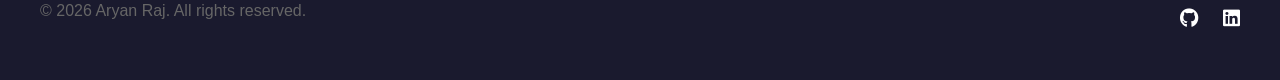
==== commit ce3537c5: "Update resume to use direct file from resume folder instead of localStorage" ====
--- a/admin.html
+++ b/admin.html
@@ -322,13 +322,11 @@
             <!-- Resume Tab -->
             <div id="resume" class="tab-content">
                 <div class="form-section">
-                    <h3>Manage Resume</h3>
-                    <div class="form-group">
-                        <label>Upload Resume PDF</label>
-                        <input type="file" id="resumeFile" accept=".pdf">
-                    </div>
-                    <p style="font-size: 0.9rem; color: #666; margin-top: 1rem;">Current Resume: <a id="currentResume" href="resume.pdf" target="_blank" style="color: var(--primary-color);">Download</a></p>
-                    <button class="btn-add" onclick="updateResume()" style="margin-top: 1rem;">Update Resume</button>
+                    <h3>Resume</h3>
+                    <p style="margin-bottom: 1rem;">Your resume is stored in the <strong>resume folder</strong> and available to all users across all devices.</p>
+                    <p style="font-size: 0.9rem; color: #666; margin-bottom: 1rem;"><strong>Current Resume:</strong></p>
+                    <a href="resume/Resume_Aryan_Raj (4).pdf" target="_blank" class="btn btn-primary" style="display: inline-block;">📥 Download Resume</a>
+                    <p style="font-size: 0.85rem; color: #999; margin-top: 1.5rem;">To update your resume, replace the file in the <code>resume/</code> folder in your project and push to GitHub.</p>
                 </div>
             </div>
 
@@ -650,49 +648,13 @@
 
         // ===== RESUME MANAGEMENT =====
         function updateResume() {
-            const resumeFile = document.getElementById('resumeFile').files[0];
-            
-            if (!resumeFile) {
-                alert('Please select a PDF file');
-                return;
-            }
-
-            if (resumeFile.type !== 'application/pdf') {
-                alert('Please upload a valid PDF file');
-                return;
-            }
-
-            const reader = new FileReader();
-            reader.onload = (e) => {
-                const resumeData = {
-                    name: resumeFile.name,
-                    size: resumeFile.size,
-                    uploadDate: new Date().toISOString(),
-                    data: e.target.result
-                };
-                localStorage.setItem('portfolioResume', JSON.stringify(resumeData));
-                
-                // Create download link
-                const link = document.createElement('a');
-                link.href = e.target.result;
-                link.download = 'resume.pdf';
-                
-                alert('Resume updated successfully!');
-                loadResume();
-                document.getElementById('resumeFile').value = '';
-            };
-            reader.readAsDataURL(resumeFile);
+            // Resume is now stored directly in the resume folder
+            alert('Resume is stored in the resume folder. To update, replace the file and push to GitHub.');
         }
 
         function loadResume() {
-            const resumeData = JSON.parse(localStorage.getItem('portfolioResume'));
-            const currentResume = document.getElementById('currentResume');
-            
-            if (resumeData) {
-                currentResume.href = resumeData.data;
-                currentResume.textContent = 'Download (' + (resumeData.size / 1024).toFixed(2) + ' KB)';
-                currentResume.download = resumeData.name;
-            }
+            // Resume is now served directly from the resume folder
+            // No localStorage needed
         }
 
         // ===== PROJECTS MANAGEMENT =====
--- a/styles.css
+++ b/styles.css
@@ -130,6 +130,11 @@
     font-size: 0.9rem;
 }
 
+.hero .btn-resume {
+    color: var(--bg-white);
+    border-color: var(--bg-white);
+}
+
 /* Header */
 .site-header {
     background-color: var(--bg-white);
